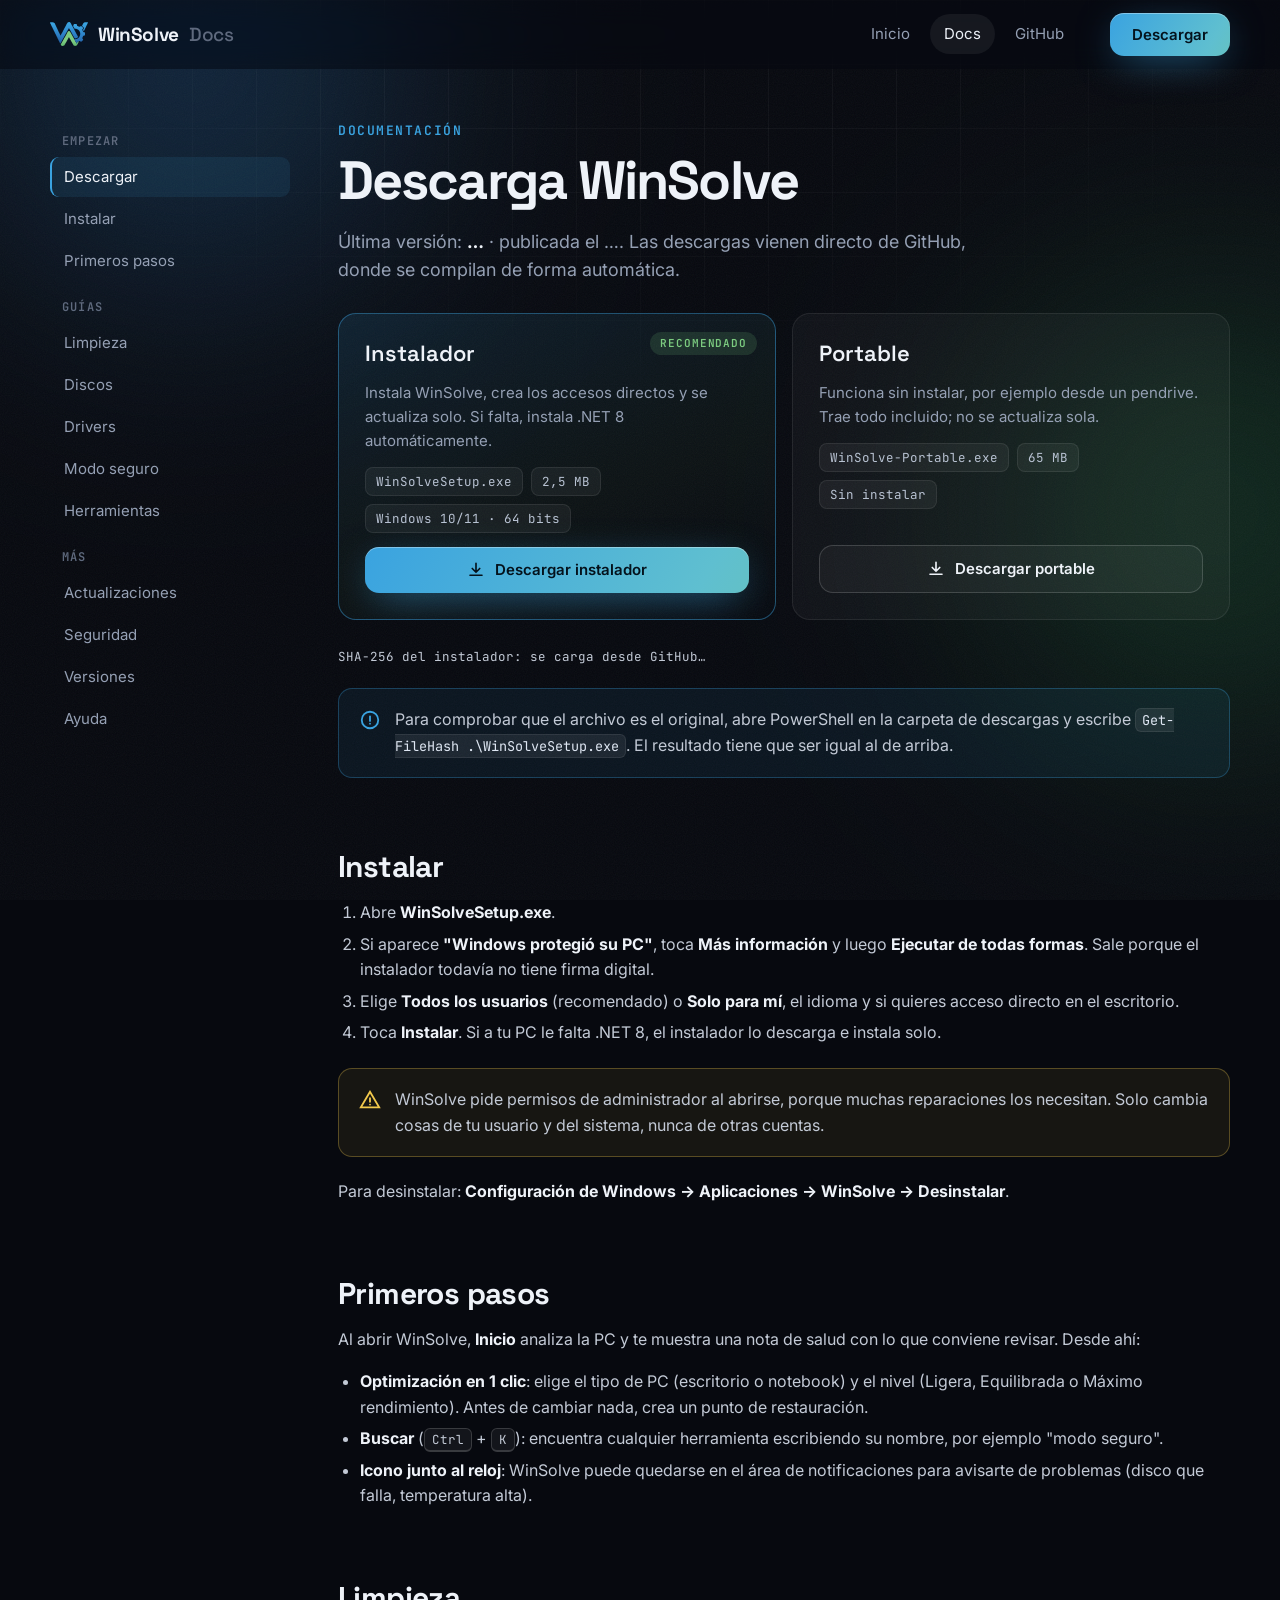
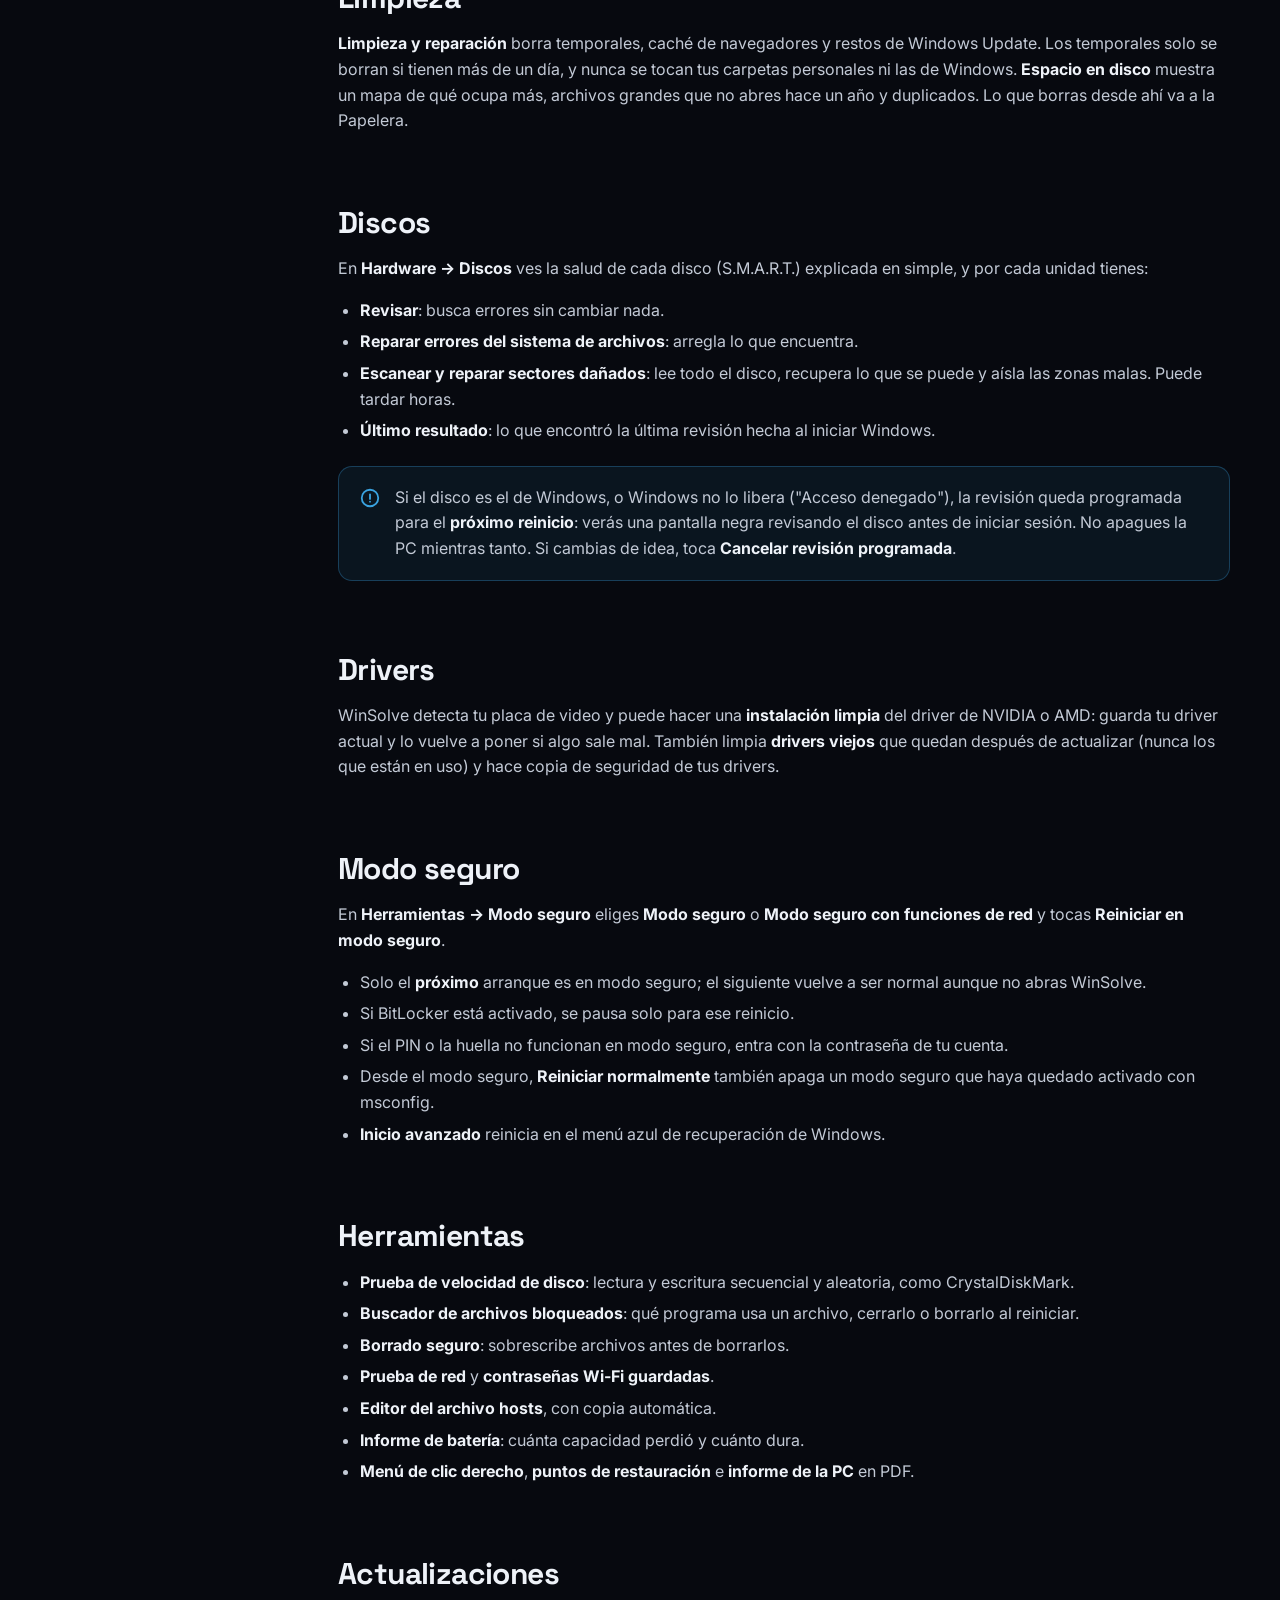
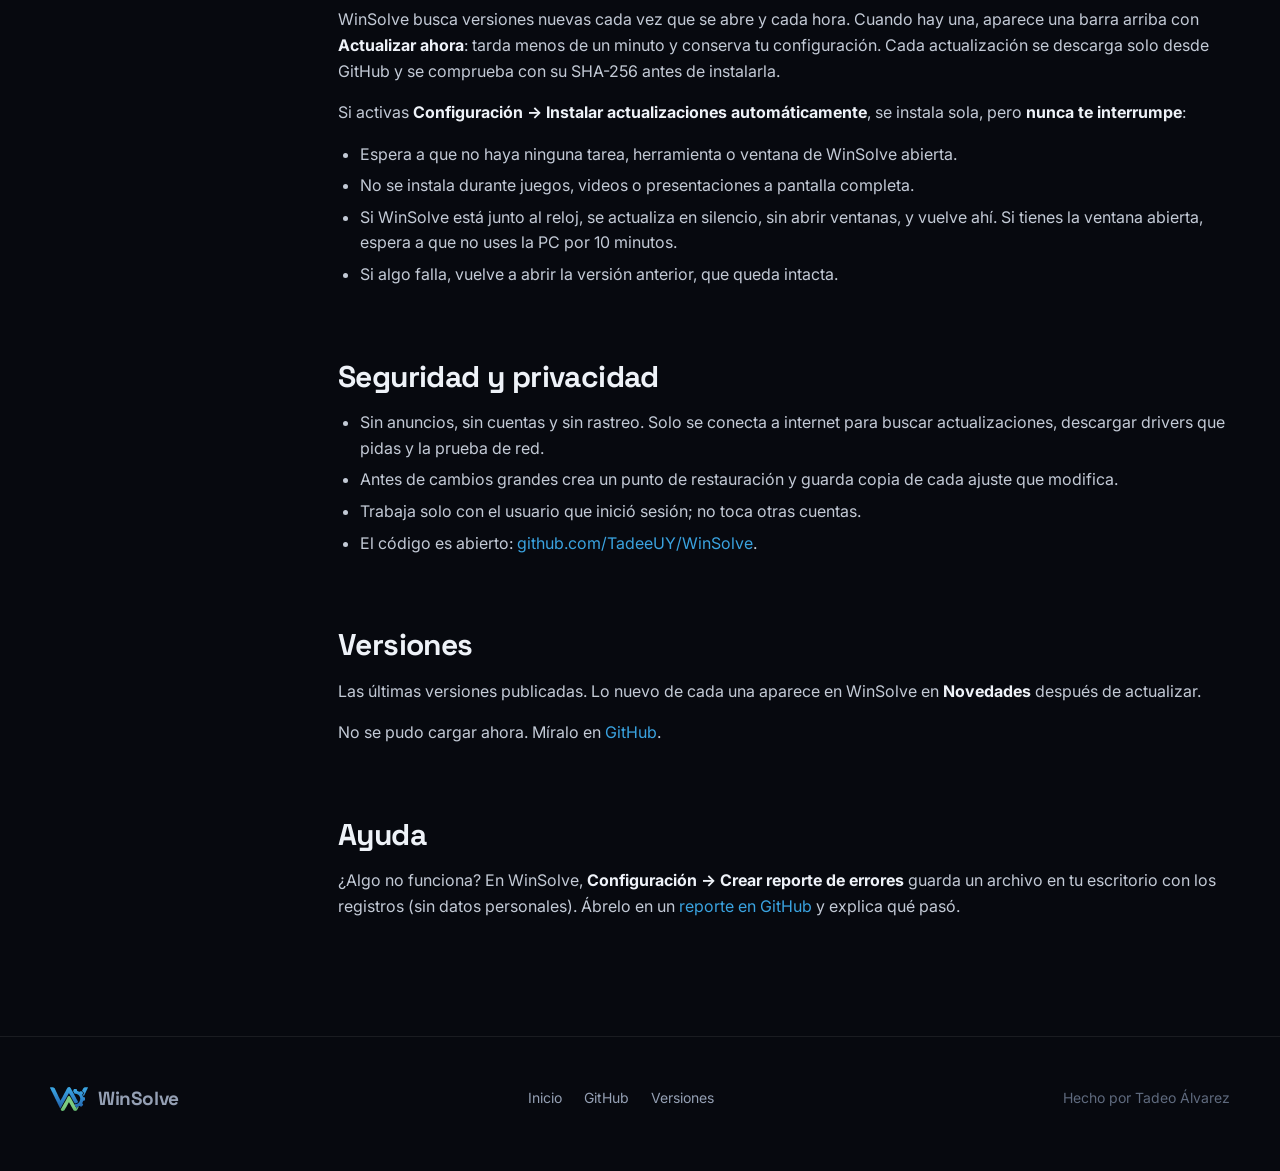
==== website/docs/index.html @ 89dc23bc "Website: animated home page and docs with downloads, published with GitHub Pages website/ is a stati" ====
<!doctype html>
<html lang="es">
<head>
  <meta charset="utf-8">
  <meta name="viewport" content="width=device-width, initial-scale=1">
  <title>WinSolve Docs — Descarga y guía</title>
  <meta name="description" content="Descarga WinSolve y aprende a usarlo: instalación, primeros pasos, limpieza, discos, drivers, modo seguro, actualizaciones y preguntas frecuentes.">
  <meta name="theme-color" content="#07090f">
  <link rel="icon" href="../favicon.ico">
  <link rel="preconnect" href="https://fonts.googleapis.com">
  <link rel="preconnect" href="https://fonts.gstatic.com" crossorigin>
  <link href="https://fonts.googleapis.com/css2?family=Inter:wght@400;500;600;700&family=JetBrains+Mono:wght@500;600&family=Space+Grotesk:wght@500;600;700&display=swap" rel="stylesheet">
  <link rel="stylesheet" href="../assets/site.css">
</head>
<body>
  <div class="progress" aria-hidden="true"></div>
  <div class="bg" aria-hidden="true"><div class="blob b1"></div><div class="blob b2"></div><div class="grid"></div><div class="noise"></div></div>

  <nav class="nav">
    <div class="wrap">
      <a class="brand" href="../"><img src="../assets/logo.svg" alt="">WinSolve <span style="color:var(--dim);font-weight:500">Docs</span></a>
      <div class="links">
        <a href="../">Inicio</a>
        <a class="keep active" href="./">Docs</a>
        <a href="https://github.com/TadeeUY/WinSolve">GitHub</a>
      </div>
      <a class="btn primary cta" href="https://github.com/TadeeUY/WinSolve/releases/latest/download/WinSolveSetup.exe">Descargar</a>
    </div>
  </nav>

  <div class="wrap docs">
    <aside class="toc" aria-label="Contenido">
      <span class="t">Empezar</span>
      <a href="#descargar">Descargar</a>
      <a href="#instalar">Instalar</a>
      <a href="#primeros-pasos">Primeros pasos</a>
      <span class="t">Guías</span>
      <a href="#limpieza">Limpieza</a>
      <a href="#discos">Discos</a>
      <a href="#drivers">Drivers</a>
      <a href="#modo-seguro">Modo seguro</a>
      <a href="#herramientas">Herramientas</a>
      <span class="t">Más</span>
      <a href="#actualizaciones">Actualizaciones</a>
      <a href="#seguridad">Seguridad</a>
      <a href="#versiones">Versiones</a>
      <a href="#ayuda">Ayuda</a>
    </aside>

    <main class="doc">
      <section id="descargar" style="padding:0">
        <span class="eyebrow reveal">Documentación</span>
        <h1 class="reveal">Descarga WinSolve</h1>
        <p class="reveal" style="font-size:18px;color:var(--muted);max-width:640px">Última versión: <b data-version>…</b> · publicada el <span data-date>…</span>. Las descargas vienen directo de GitHub, donde se compilan de forma automática.</p>

        <div class="dl-grid" data-stagger>
          <div class="dl rec reveal">
            <span class="rec-tag">Recomendado</span>
            <h3>Instalador</h3>
            <p>Instala WinSolve, crea los accesos directos y se actualiza solo. Si falta, instala .NET 8 automáticamente.</p>
            <div class="facts"><span>WinSolveSetup.exe</span><span data-size-setup>2,5 MB</span><span>Windows 10/11 · 64 bits</span></div>
            <a class="btn primary magnetic" href="https://github.com/TadeeUY/WinSolve/releases/latest/download/WinSolveSetup.exe">
              <svg viewBox="0 0 24 24" fill="none" stroke="currentColor" stroke-width="2.2" stroke-linecap="round" stroke-linejoin="round"><path d="M12 3v12m0 0 5-5m-5 5-5-5M4 19h16"/></svg>
              Descargar instalador
            </a>
          </div>
          <div class="dl reveal">
            <h3>Portable</h3>
            <p>Funciona sin instalar, por ejemplo desde un pendrive. Trae todo incluido; no se actualiza sola.</p>
            <div class="facts"><span>WinSolve-Portable.exe</span><span data-size-portable>65 MB</span><span>Sin instalar</span></div>
            <a class="btn" href="https://github.com/TadeeUY/WinSolve/releases/latest/download/WinSolve-Portable.exe">
              <svg viewBox="0 0 24 24" fill="none" stroke="currentColor" stroke-width="2.2" stroke-linecap="round" stroke-linejoin="round"><path d="M12 3v12m0 0 5-5m-5 5-5-5M4 19h16"/></svg>
              Descargar portable
            </a>
          </div>
        </div>
        <p class="hash reveal">SHA-256 del instalador: <span data-sha>se carga desde GitHub…</span></p>
        <div class="callout reveal">
          <svg viewBox="0 0 24 24" fill="none" stroke="currentColor" stroke-width="2" stroke-linecap="round"><circle cx="12" cy="12" r="9"/><path d="M12 8v5m0 3h.01"/></svg>
          <p>Para comprobar que el archivo es el original, abre PowerShell en la carpeta de descargas y escribe <code>Get-FileHash .\WinSolveSetup.exe</code>. El resultado tiene que ser igual al de arriba.</p>
        </div>
      </section>

      <h2 id="instalar" class="reveal">Instalar</h2>
      <ol class="reveal">
        <li>Abre <b>WinSolveSetup.exe</b>.</li>
        <li>Si aparece <b>"Windows protegió su PC"</b>, toca <b>Más información</b> y luego <b>Ejecutar de todas formas</b>. Sale porque el instalador todavía no tiene firma digital.</li>
        <li>Elige <b>Todos los usuarios</b> (recomendado) o <b>Solo para mí</b>, el idioma y si quieres acceso directo en el escritorio.</li>
        <li>Toca <b>Instalar</b>. Si a tu PC le falta .NET 8, el instalador lo descarga e instala solo.</li>
      </ol>
      <div class="callout warn reveal">
        <svg viewBox="0 0 24 24" fill="none" stroke="currentColor" stroke-width="2" stroke-linecap="round"><path d="M12 3 2 20h20z"/><path d="M12 10v4m0 3h.01"/></svg>
        <p>WinSolve pide permisos de administrador al abrirse, porque muchas reparaciones los necesitan. Solo cambia cosas de tu usuario y del sistema, nunca de otras cuentas.</p>
      </div>
      <p class="reveal">Para desinstalar: <b>Configuración de Windows → Aplicaciones → WinSolve → Desinstalar</b>.</p>

      <h2 id="primeros-pasos" class="reveal">Primeros pasos</h2>
      <p class="reveal">Al abrir WinSolve, <b>Inicio</b> analiza la PC y te muestra una nota de salud con lo que conviene revisar. Desde ahí:</p>
      <ul class="reveal">
        <li><b>Optimización en 1 clic</b>: elige el tipo de PC (escritorio o notebook) y el nivel (Ligera, Equilibrada o Máximo rendimiento). Antes de cambiar nada, crea un punto de restauración.</li>
        <li><b>Buscar</b> (<kbd>Ctrl</kbd> + <kbd>K</kbd>): encuentra cualquier herramienta escribiendo su nombre, por ejemplo "modo seguro".</li>
        <li><b>Icono junto al reloj</b>: WinSolve puede quedarse en el área de notificaciones para avisarte de problemas (disco que falla, temperatura alta).</li>
      </ul>

      <h2 id="limpieza" class="reveal">Limpieza</h2>
      <p class="reveal"><b>Limpieza y reparación</b> borra temporales, caché de navegadores y restos de Windows Update. Los temporales solo se borran si tienen más de un día, y nunca se tocan tus carpetas personales ni las de Windows. <b>Espacio en disco</b> muestra un mapa de qué ocupa más, archivos grandes que no abres hace un año y duplicados. Lo que borras desde ahí va a la Papelera.</p>

      <h2 id="discos" class="reveal">Discos</h2>
      <p class="reveal">En <b>Hardware → Discos</b> ves la salud de cada disco (S.M.A.R.T.) explicada en simple, y por cada unidad tienes:</p>
      <ul class="reveal">
        <li><b>Revisar</b>: busca errores sin cambiar nada.</li>
        <li><b>Reparar errores del sistema de archivos</b>: arregla lo que encuentra.</li>
        <li><b>Escanear y reparar sectores dañados</b>: lee todo el disco, recupera lo que se puede y aísla las zonas malas. Puede tardar horas.</li>
        <li><b>Último resultado</b>: lo que encontró la última revisión hecha al iniciar Windows.</li>
      </ul>
      <div class="callout reveal">
        <svg viewBox="0 0 24 24" fill="none" stroke="currentColor" stroke-width="2" stroke-linecap="round"><circle cx="12" cy="12" r="9"/><path d="M12 8v5m0 3h.01"/></svg>
        <p>Si el disco es el de Windows, o Windows no lo libera ("Acceso denegado"), la revisión queda programada para el <b>próximo reinicio</b>: verás una pantalla negra revisando el disco antes de iniciar sesión. No apagues la PC mientras tanto. Si cambias de idea, toca <b>Cancelar revisión programada</b>.</p>
      </div>

      <h2 id="drivers" class="reveal">Drivers</h2>
      <p class="reveal">WinSolve detecta tu placa de video y puede hacer una <b>instalación limpia</b> del driver de NVIDIA o AMD: guarda tu driver actual y lo vuelve a poner si algo sale mal. También limpia <b>drivers viejos</b> que quedan después de actualizar (nunca los que están en uso) y hace copia de seguridad de tus drivers.</p>

      <h2 id="modo-seguro" class="reveal">Modo seguro</h2>
      <p class="reveal">En <b>Herramientas → Modo seguro</b> eliges <b>Modo seguro</b> o <b>Modo seguro con funciones de red</b> y tocas <b>Reiniciar en modo seguro</b>.</p>
      <ul class="reveal">
        <li>Solo el <b>próximo</b> arranque es en modo seguro; el siguiente vuelve a ser normal aunque no abras WinSolve.</li>
        <li>Si BitLocker está activado, se pausa solo para ese reinicio.</li>
        <li>Si el PIN o la huella no funcionan en modo seguro, entra con la contraseña de tu cuenta.</li>
        <li>Desde el modo seguro, <b>Reiniciar normalmente</b> también apaga un modo seguro que haya quedado activado con msconfig.</li>
        <li><b>Inicio avanzado</b> reinicia en el menú azul de recuperación de Windows.</li>
      </ul>

      <h2 id="herramientas" class="reveal">Herramientas</h2>
      <ul class="reveal">
        <li><b>Prueba de velocidad de disco</b>: lectura y escritura secuencial y aleatoria, como CrystalDiskMark.</li>
        <li><b>Buscador de archivos bloqueados</b>: qué programa usa un archivo, cerrarlo o borrarlo al reiniciar.</li>
        <li><b>Borrado seguro</b>: sobrescribe archivos antes de borrarlos.</li>
        <li><b>Prueba de red</b> y <b>contraseñas Wi-Fi guardadas</b>.</li>
        <li><b>Editor del archivo hosts</b>, con copia automática.</li>
        <li><b>Informe de batería</b>: cuánta capacidad perdió y cuánto dura.</li>
        <li><b>Menú de clic derecho</b>, <b>puntos de restauración</b> e <b>informe de la PC</b> en PDF.</li>
      </ul>

      <h2 id="actualizaciones" class="reveal">Actualizaciones</h2>
      <p class="reveal">WinSolve busca versiones nuevas cada vez que se abre y cada hora. Cuando hay una, aparece una barra arriba con <b>Actualizar ahora</b>: tarda menos de un minuto y conserva tu configuración. Cada actualización se descarga solo desde GitHub y se comprueba con su SHA-256 antes de instalarla.</p>
      <p class="reveal">Si activas <b>Configuración → Instalar actualizaciones automáticamente</b>, se instala sola, pero <b>nunca te interrumpe</b>:</p>
      <ul class="reveal">
        <li>Espera a que no haya ninguna tarea, herramienta o ventana de WinSolve abierta.</li>
        <li>No se instala durante juegos, videos o presentaciones a pantalla completa.</li>
        <li>Si WinSolve está junto al reloj, se actualiza en silencio, sin abrir ventanas, y vuelve ahí. Si tienes la ventana abierta, espera a que no uses la PC por 10 minutos.</li>
        <li>Si algo falla, vuelve a abrir la versión anterior, que queda intacta.</li>
      </ul>

      <h2 id="seguridad" class="reveal">Seguridad y privacidad</h2>
      <ul class="reveal">
        <li>Sin anuncios, sin cuentas y sin rastreo. Solo se conecta a internet para buscar actualizaciones, descargar drivers que pidas y la prueba de red.</li>
        <li>Antes de cambios grandes crea un punto de restauración y guarda copia de cada ajuste que modifica.</li>
        <li>Trabaja solo con el usuario que inició sesión; no toca otras cuentas.</li>
        <li>El código es abierto: <a style="color:var(--blue)" href="https://github.com/TadeeUY/WinSolve">github.com/TadeeUY/WinSolve</a>.</li>
      </ul>

      <h2 id="versiones" class="reveal">Versiones</h2>
      <p class="reveal">Las últimas versiones publicadas. Lo nuevo de cada una aparece en WinSolve en <b>Novedades</b> después de actualizar.</p>
      <div id="history-list"><div class="skeleton"></div><div class="skeleton" style="width:80%"></div><div class="skeleton" style="width:60%"></div></div>

      <h2 id="ayuda" class="reveal">Ayuda</h2>
      <p class="reveal">¿Algo no funciona? En WinSolve, <b>Configuración → Crear reporte de errores</b> guarda un archivo en tu escritorio con los registros (sin datos personales). Ábrelo en un <a style="color:var(--blue)" href="https://github.com/TadeeUY/WinSolve/issues">reporte en GitHub</a> y explica qué pasó.</p>
    </main>
  </div>

  <footer>
    <div class="wrap">
      <a class="brand" href="../"><img src="../assets/logo.svg" alt="">WinSolve</a>
      <div class="fl">
        <a href="../">Inicio</a>
        <a href="https://github.com/TadeeUY/WinSolve">GitHub</a>
        <a href="https://github.com/TadeeUY/WinSolve/releases">Versiones</a>
      </div>
      <span>Hecho por Tadeo Álvarez</span>
    </div>
  </footer>
  <script src="../assets/site.js"></script>
</body>
</html>
---- website/assets/site.css ----
/* WinSolve website: shared styles for the home page and the docs. */
:root {
  --bg: #07090f;
  --bg-2: #0c1019;
  --card: rgba(255, 255, 255, 0.035);
  --card-solid: #111624;
  --border: rgba(255, 255, 255, 0.08);
  --border-hi: rgba(255, 255, 255, 0.16);
  --text: #eef2f8;
  --muted: #95a0b4;
  --dim: #5f6a7e;
  --blue: #3aa3e0;
  --blue-2: #2b7cc3;
  --blue-3: #1e4f92;
  --green: #7ccb80;
  --green-2: #2a8a4a;
  --warn: #f2c94c;
  --grad: linear-gradient(120deg, #3aa3e0 0%, #5fbfd0 45%, #7ccb80 100%);
  --radius: 18px;
  --shadow: 0 30px 80px -30px rgba(0, 0, 0, 0.7);
  --font: "Inter", system-ui, -apple-system, "Segoe UI", sans-serif;
  --display: "Space Grotesk", "Inter", system-ui, sans-serif;
  --mono: "JetBrains Mono", ui-monospace, Consolas, monospace;
}

* { box-sizing: border-box; }
html { scroll-behavior: smooth; -webkit-text-size-adjust: 100%; }
body {
  margin: 0;
  background: var(--bg);
  color: var(--text);
  font: 400 16px/1.6 var(--font);
  overflow-x: hidden;
  -webkit-font-smoothing: antialiased;
}
::selection { background: rgba(58, 163, 224, 0.35); }
a { color: inherit; text-decoration: none; }
img, svg { display: block; max-width: 100%; }
.wrap { width: min(1180px, 100% - 32px); margin-inline: auto; }

/* ───────── Background: aurora + grid + noise ───────── */
.bg { position: fixed; inset: 0; z-index: -1; overflow: hidden; pointer-events: none; }
.bg .blob {
  position: absolute; width: 60vmax; height: 60vmax; border-radius: 50%;
  filter: blur(90px); opacity: 0.32; mix-blend-mode: screen;
  animation: drift 26s ease-in-out infinite alternate;
}
.bg .b1 { background: radial-gradient(circle, #2b7cc3 0%, transparent 65%); top: -25vmax; left: -15vmax; }
.bg .b2 { background: radial-gradient(circle, #2a8a4a 0%, transparent 65%); top: 10vmax; right: -25vmax; animation-duration: 32s; animation-delay: -8s; }
.bg .b3 { background: radial-gradient(circle, #1e4f92 0%, transparent 65%); bottom: -35vmax; left: 20vmax; animation-duration: 38s; animation-delay: -16s; }
@keyframes drift {
  0% { transform: translate(0, 0) scale(1); }
  50% { transform: translate(6vmax, 4vmax) scale(1.12); }
  100% { transform: translate(-4vmax, 7vmax) scale(0.95); }
}
.bg .grid {
  position: absolute; inset: 0;
  background-image:
    linear-gradient(rgba(255, 255, 255, 0.035) 1px, transparent 1px),
    linear-gradient(90deg, rgba(255, 255, 255, 0.035) 1px, transparent 1px);
  background-size: 64px 64px;
  mask-image: radial-gradient(ellipse 80% 60% at 50% 0%, #000 30%, transparent 75%);
  -webkit-mask-image: radial-gradient(ellipse 80% 60% at 50% 0%, #000 30%, transparent 75%);
}
.bg .noise {
  position: absolute; inset: -50%; opacity: 0.05;
  background-image: url("data:image/svg+xml;utf8,<svg xmlns='http://www.w3.org/2000/svg' width='160' height='160'><filter id='n'><feTurbulence type='fractalNoise' baseFrequency='0.9' numOctaves='3' stitchTiles='stitch'/></filter><rect width='100%' height='100%' filter='url(%23n)'/></svg>");
}

/* ───────── Nav ───────── */
.nav {
  position: sticky; top: 0; z-index: 50;
  backdrop-filter: blur(14px) saturate(140%); -webkit-backdrop-filter: blur(14px) saturate(140%);
  background: rgba(7, 9, 15, 0.55);
  border-bottom: 1px solid transparent;
  transition: border-color .3s, background .3s;
}
.nav.scrolled { border-bottom-color: var(--border); background: rgba(7, 9, 15, 0.78); }
.nav .wrap { display: flex; align-items: center; gap: 24px; height: 68px; }
.brand { display: flex; align-items: center; gap: 10px; font: 700 19px/1 var(--display); letter-spacing: -0.02em; }
.brand img { width: 38px; height: auto; }
.nav .links { display: flex; gap: 6px; margin-left: auto; }
.nav .links a {
  padding: 8px 14px; border-radius: 999px; color: var(--muted); font-size: 15px;
  transition: color .2s, background .2s;
}
.nav .links a:hover, .nav .links a.active { color: var(--text); background: rgba(255, 255, 255, 0.06); }
.nav .cta { margin-left: 8px; }
@media (max-width: 760px) {
  .nav .links a:not(.keep) { display: none; }
  .nav .cta { display: none; }
}

/* ───────── Buttons ───────── */
.btn {
  --x: 50%; --y: 50%;
  position: relative; display: inline-flex; align-items: center; justify-content: center; gap: 10px;
  padding: 14px 22px; border-radius: 14px; font: 600 15px/1 var(--font);
  border: 1px solid var(--border-hi); background: rgba(255, 255, 255, 0.04); color: var(--text);
  cursor: pointer; overflow: hidden; isolation: isolate;
  transition: transform .25s cubic-bezier(.2, .8, .2, 1), border-color .25s, box-shadow .25s, background .25s;
}
.btn:hover { border-color: rgba(255, 255, 255, 0.3); background: rgba(255, 255, 255, 0.07); }
.btn svg { width: 18px; height: 18px; flex: none; }
.btn.primary {
  border: 0; color: #04121c;
  background: var(--grad); background-size: 200% 100%;
  box-shadow: 0 10px 40px -10px rgba(58, 163, 224, 0.65), inset 0 1px 0 rgba(255, 255, 255, 0.35);
  animation: sheen 6s ease-in-out infinite;
}
.btn.primary::before {
  content: ""; position: absolute; inset: 0; z-index: -1;
  background: radial-gradient(160px circle at var(--x) var(--y), rgba(255, 255, 255, 0.45), transparent 60%);
  opacity: 0; transition: opacity .3s;
}
.btn.primary:hover::before { opacity: 1; }
.btn.primary:hover { box-shadow: 0 16px 60px -12px rgba(124, 203, 128, 0.7), inset 0 1px 0 rgba(255, 255, 255, 0.35); }
.btn.big { padding: 18px 28px; font-size: 17px; border-radius: 16px; }
@keyframes sheen { 0%, 100% { background-position: 0% 50%; } 50% { background-position: 100% 50%; } }
.btn small { font-weight: 500; opacity: .75; font-size: 13px; }

/* ───────── Hero ───────── */
.hero { position: relative; padding: 96px 0 40px; text-align: center; }
.badge {
  display: inline-flex; align-items: center; gap: 10px; padding: 7px 14px 7px 8px;
  border: 1px solid var(--border); border-radius: 999px; background: rgba(255, 255, 255, 0.04);
  color: var(--muted); font-size: 14px;
}
.badge .dot { position: relative; width: 22px; height: 22px; display: grid; place-items: center; border-radius: 50%; background: rgba(124, 203, 128, .15); }
.badge .dot::after { content: ""; width: 8px; height: 8px; border-radius: 50%; background: var(--green); box-shadow: 0 0 0 0 rgba(124, 203, 128, .7); animation: ping 2s infinite; }
@keyframes ping { 0% { box-shadow: 0 0 0 0 rgba(124, 203, 128, .6); } 80%, 100% { box-shadow: 0 0 0 10px rgba(124, 203, 128, 0); } }
.badge b { color: var(--text); font-weight: 600; }
.hero h1 {
  margin: 26px auto 18px; max-width: 14ch;
  font: 700 clamp(44px, 8.4vw, 96px)/0.98 var(--display); letter-spacing: -0.045em;
}
.hero h1 .grad {
  background: var(--grad); background-size: 200% 100%; -webkit-background-clip: text; background-clip: text; color: transparent;
  animation: sheen 8s ease-in-out infinite;
}
.rotator { display: inline-grid; vertical-align: bottom; color: var(--text); font-weight: 600; }
.rotator span { grid-area: 1 / 1; opacity: 0; transform: translateY(40%) rotateX(-60deg); filter: blur(6px); transition: all .7s cubic-bezier(.2, .8, .2, 1); }
.rotator span.on { opacity: 1; transform: none; filter: none; }
.rotator span.off { opacity: 0; transform: translateY(-40%) rotateX(60deg); filter: blur(6px); }
.hero p.lead { max-width: 640px; margin: 0 auto; color: var(--muted); font-size: clamp(17px, 2.2vw, 20px); }
.hero .actions { display: flex; flex-wrap: wrap; justify-content: center; gap: 12px; margin-top: 34px; }
.hero .meta { margin-top: 18px; color: var(--dim); font-size: 14px; display: flex; flex-wrap: wrap; justify-content: center; gap: 6px 18px; }
.hero .meta span { display: inline-flex; align-items: center; gap: 6px; }
.hero .meta svg { width: 15px; height: 15px; color: var(--green); }

/* Split letters (hero title) */
.split .ch { display: inline-block; opacity: 0; transform: translateY(0.5em); filter: blur(8px); animation: rise .9s cubic-bezier(.2, .8, .2, 1) forwards; }
.split .grad.ch { animation: rise .9s cubic-bezier(.2, .8, .2, 1) forwards, sheen 8s ease-in-out infinite; }
@keyframes rise { to { opacity: 1; transform: none; filter: none; } }

/* ───────── App mockup ───────── */
.stage { perspective: 1600px; margin: 64px auto 0; max-width: 1040px; }
.window {
  position: relative; border-radius: 16px; overflow: hidden;
  background: #1c1c1f; border: 1px solid rgba(255, 255, 255, 0.1);
  box-shadow: 0 60px 120px -40px rgba(0, 0, 0, .85), 0 0 0 1px rgba(0, 0, 0, .4), 0 0 120px -20px rgba(58, 163, 224, .35);
  transform: rotateX(16deg) scale(.94); transform-origin: 50% 0;
  transition: transform .2s linear;
  text-align: left; font-size: 13px;
}
.window::after {
  content: ""; position: absolute; inset: 0; pointer-events: none;
  background: linear-gradient(115deg, rgba(255, 255, 255, .07), transparent 35%);
}
.titlebar { height: 34px; display: flex; align-items: center; gap: 10px; padding: 0 12px; color: #9aa; font-size: 12px; border-bottom: 1px solid rgba(255, 255, 255, .05); }
.titlebar img { width: 18px; }
.titlebar .ctl { margin-left: auto; display: flex; gap: 18px; color: #777; }
.app { display: grid; grid-template-columns: 210px 1fr; min-height: 470px; }
.side { background: #1a1a1d; padding: 14px 10px; border-right: 1px solid rgba(255, 255, 255, .04); }
.side .grp { color: #6f7480; font-size: 10.5px; letter-spacing: .08em; margin: 14px 10px 6px; }
.side .it { display: flex; align-items: center; gap: 10px; padding: 7px 10px; border-radius: 7px; color: #cfd3da; position: relative; }
.side .it i { width: 14px; height: 14px; border-radius: 4px; background: rgba(255, 255, 255, .12); flex: none; }
.side .it.on { background: rgba(255, 255, 255, .06); }
.side .it.on::before { content: ""; position: absolute; left: 0; top: 8px; bottom: 8px; width: 3px; border-radius: 3px; background: var(--blue); }
.main { padding: 22px 26px; background: #202023; }
.main h4 { margin: 0; font: 600 22px/1.2 var(--font); color: #fff; }
.main .sub { color: #8b909a; margin: 4px 0 18px; }
.health { display: grid; grid-template-columns: 170px 1fr; gap: 22px; align-items: center; padding: 18px; border-radius: 12px; background: #2a2a2e; border: 1px solid rgba(255, 255, 255, .05); }
.ring { position: relative; width: 150px; height: 150px; }
.ring svg { transform: rotate(-90deg); }
.ring .track { stroke: rgba(255, 255, 255, .08); }
.ring .val { stroke: url(#rg); stroke-linecap: round; stroke-dasharray: 380; stroke-dashoffset: 380; transition: stroke-dashoffset 2.2s cubic-bezier(.2, .8, .2, 1); }
.ring .num { position: absolute; inset: 0; display: grid; place-items: center; text-align: center; }
.ring .num b { display: block; font: 700 38px/1 var(--display); color: #fff; }
.ring .num small { color: #8b909a; font-size: 11px; }
.checks { display: grid; gap: 9px; }
.check { display: grid; grid-template-columns: 18px 1fr auto; gap: 10px; align-items: center; color: #d6d9df; opacity: .35; transition: opacity .4s; }
.check.done { opacity: 1; }
.check .st { width: 16px; height: 16px; border-radius: 50%; border: 2px solid #555; transition: all .3s; }
.check.done .st { border-color: var(--green); background: var(--green); box-shadow: inset 0 0 0 3px #2a2a2e; }
.check .tag { font-size: 11px; color: #8b909a; }
.tiles { display: grid; grid-template-columns: repeat(4, 1fr); gap: 10px; margin-top: 14px; }
.tile { padding: 14px; border-radius: 10px; background: #2a2a2e; border: 1px solid rgba(255, 255, 255, .05); }
.tile b { display: block; color: #fff; font-size: 13px; }
.tile span { color: #8b909a; font-size: 11.5px; }
.tile .bar { height: 4px; border-radius: 4px; background: rgba(255, 255, 255, .08); margin-top: 10px; overflow: hidden; }
.tile .bar i { display: block; height: 100%; width: 0; background: var(--grad); transition: width 1.8s cubic-bezier(.2, .8, .2, 1); }
@media (max-width: 820px) {
  .app { grid-template-columns: 1fr; }
  .side { display: none; }
  .health { grid-template-columns: 1fr; justify-items: center; }
  .tiles { grid-template-columns: repeat(2, 1fr); }
}

/* ───────── Sections ───────── */
section { position: relative; padding: 110px 0; }
.eyebrow { display: inline-block; font: 600 13px/1 var(--mono); letter-spacing: .12em; text-transform: uppercase; color: var(--blue); margin-bottom: 16px; }
.h2 { font: 700 clamp(34px, 5vw, 56px)/1.04 var(--display); letter-spacing: -0.035em; margin: 0 0 18px; max-width: 18ch; }
.h2 .grad { background: var(--grad); -webkit-background-clip: text; background-clip: text; color: transparent; }
.sec-lead { color: var(--muted); font-size: 18px; max-width: 620px; margin: 0; }
.center { text-align: center; }
.center .h2, .center .sec-lead { margin-inline: auto; }

/* Feature bento */
.bento { display: grid; grid-template-columns: repeat(6, 1fr); gap: 16px; margin-top: 56px; }
.card {
  --mx: 50%; --my: 50%;
  position: relative; padding: 28px; border-radius: var(--radius);
  background: var(--card); border: 1px solid var(--border);
  overflow: hidden; isolation: isolate;
  transition: border-color .3s, transform .4s cubic-bezier(.2, .8, .2, 1);
}
.card::before {
  content: ""; position: absolute; inset: 0; z-index: -1; opacity: 0; transition: opacity .35s;
  background: radial-gradient(420px circle at var(--mx) var(--my), rgba(58, 163, 224, .14), transparent 45%);
}
.card::after {
  content: ""; position: absolute; inset: 0; border-radius: inherit; padding: 1px; z-index: -1; opacity: 0; transition: opacity .35s;
  background: radial-gradient(300px circle at var(--mx) var(--my), rgba(124, 203, 128, .55), transparent 45%);
  -webkit-mask: linear-gradient(#000 0 0) content-box, linear-gradient(#000 0 0); -webkit-mask-composite: xor; mask-composite: exclude;
}
.card:hover::before, .card:hover::after { opacity: 1; }
.card:hover { transform: translateY(-4px); }
.card .ico {
  width: 46px; height: 46px; border-radius: 13px; display: grid; place-items: center; margin-bottom: 18px;
  background: linear-gradient(140deg, rgba(58, 163, 224, .22), rgba(124, 203, 128, .12));
  border: 1px solid rgba(255, 255, 255, .08); color: #bfe6ff;
}
.card .ico svg { width: 22px; height: 22px; }
.card h3 { margin: 0 0 8px; font: 600 20px/1.25 var(--display); letter-spacing: -0.01em; }
.card p { margin: 0; color: var(--muted); font-size: 15.5px; }
.c2 { grid-column: span 2; } .c3 { grid-column: span 3; } .c4 { grid-column: span 4; } .c6 { grid-column: span 6; }
@media (max-width: 900px) { .c2, .c3, .c4 { grid-column: span 3; } }
@media (max-width: 620px) { .bento { grid-template-columns: 1fr; } .c2, .c3, .c4, .c6 { grid-column: auto; } }

/* Visual inside big cards */
.viz { margin-top: 22px; height: 150px; position: relative; }
.bars { display: flex; align-items: flex-end; gap: 6px; height: 100%; }
.bars i { flex: 1; height: 100%; border-radius: 6px 6px 2px 2px; background: linear-gradient(to top, rgba(58, 163, 224, .25), rgba(124, 203, 128, .8)); transform-origin: bottom; transform: scaleY(.1); transition: transform 1.2s cubic-bezier(.2, .8, .2, 1); }
.in .bars i { transform: scaleY(var(--h)); }
.treemap { display: grid; grid-template-columns: 3fr 2fr 1.4fr; grid-template-rows: 1fr 1fr; gap: 5px; height: 100%; }
.treemap i { border-radius: 7px; opacity: 0; transform: scale(.85); transition: all .7s cubic-bezier(.2, .8, .2, 1); }
.in .treemap i { opacity: 1; transform: none; }
.treemap i:nth-child(1) { grid-row: span 2; background: rgba(58, 163, 224, .55); }
.treemap i:nth-child(2) { background: rgba(124, 203, 128, .5); transition-delay: .1s; }
.treemap i:nth-child(3) { background: rgba(43, 124, 195, .45); transition-delay: .2s; }
.treemap i:nth-child(4) { background: rgba(42, 138, 74, .5); transition-delay: .3s; }
.treemap i:nth-child(5) { background: rgba(95, 191, 208, .45); transition-delay: .4s; }
.term { font: 13px/1.7 var(--mono); color: #b9c3d3; background: rgba(0, 0, 0, .35); border: 1px solid var(--border); border-radius: 12px; padding: 14px 16px; height: 100%; overflow: hidden; }
.term .ok { color: var(--green); }
.term .dim { color: var(--dim); }
.term .cursor { display: inline-block; width: 8px; height: 15px; background: var(--blue); vertical-align: -2px; animation: blink 1s steps(1) infinite; }
@keyframes blink { 50% { opacity: 0; } }

/* Marquee */
.marquee { --gap: 14px; display: flex; overflow: hidden; gap: var(--gap); mask-image: linear-gradient(90deg, transparent, #000 12%, #000 88%, transparent); -webkit-mask-image: linear-gradient(90deg, transparent, #000 12%, #000 88%, transparent); margin-top: 48px; }
.marquee .track { display: flex; gap: var(--gap); flex: none; animation: scroll 40s linear infinite; }
.marquee.rev .track { animation-direction: reverse; animation-duration: 46s; }
.marquee:hover .track { animation-play-state: paused; }
@keyframes scroll { to { transform: translateX(calc(-100% - var(--gap))); } }
.chip { display: inline-flex; align-items: center; gap: 10px; padding: 12px 18px; border-radius: 999px; background: var(--card); border: 1px solid var(--border); color: #d5dbe6; white-space: nowrap; font-size: 15px; }
.chip i { width: 8px; height: 8px; border-radius: 50%; background: var(--grad); }

/* Stats */
.stats { display: grid; grid-template-columns: repeat(4, 1fr); gap: 16px; margin-top: 56px; }
.stat { padding: 26px; border-radius: var(--radius); background: var(--card); border: 1px solid var(--border); }
.stat b { display: block; font: 700 clamp(36px, 5vw, 52px)/1 var(--display); letter-spacing: -0.03em; background: var(--grad); -webkit-background-clip: text; background-clip: text; color: transparent; }
.stat span { color: var(--muted); font-size: 15px; }
@media (max-width: 760px) { .stats { grid-template-columns: repeat(2, 1fr); } }

/* Safety timeline */
.steps { display: grid; grid-template-columns: repeat(3, 1fr); gap: 16px; margin-top: 56px; counter-reset: s; }
.step { position: relative; padding: 28px; border-radius: var(--radius); background: var(--card); border: 1px solid var(--border); }
.step::before { counter-increment: s; content: "0" counter(s); font: 600 14px/1 var(--mono); color: var(--blue); }
.step h3 { margin: 14px 0 8px; font: 600 20px/1.25 var(--display); }
.step p { margin: 0; color: var(--muted); font-size: 15.5px; }
@media (max-width: 820px) { .steps { grid-template-columns: 1fr; } }

/* CTA */
.cta-box {
  position: relative; overflow: hidden; border-radius: 28px; padding: clamp(40px, 7vw, 80px);
  text-align: center; border: 1px solid var(--border-hi);
  background: radial-gradient(120% 140% at 50% 0%, rgba(58, 163, 224, .22), transparent 60%), var(--bg-2);
}
.cta-box .orb { position: absolute; width: 420px; height: 420px; border-radius: 50%; filter: blur(70px); opacity: .5; background: conic-gradient(from 0deg, #3aa3e0, #7ccb80, #1e4f92, #3aa3e0); animation: spin 14s linear infinite; left: 50%; top: 100%; transform: translate(-50%, -50%); }
@keyframes spin { to { transform: translate(-50%, -50%) rotate(360deg); } }
.cta-box > * { position: relative; }
.cta-box img.logo { width: 120px; margin: 0 auto 24px; filter: drop-shadow(0 20px 40px rgba(58, 163, 224, .45)); animation: float 6s ease-in-out infinite; }
@keyframes float { 50% { transform: translateY(-10px); } }

/* FAQ */
.faq { max-width: 820px; margin: 48px auto 0; display: grid; gap: 10px; }
details { border: 1px solid var(--border); border-radius: 14px; background: var(--card); padding: 0 22px; transition: border-color .3s, background .3s; }
details[open] { border-color: var(--border-hi); background: rgba(255, 255, 255, .05); }
summary { cursor: pointer; list-style: none; padding: 20px 0; font-weight: 600; display: flex; justify-content: space-between; gap: 16px; }
summary::-webkit-details-marker { display: none; }
summary::after { content: "+"; font: 400 24px/1 var(--font); color: var(--muted); transition: transform .3s; }
details[open] summary::after { transform: rotate(45deg); }
details p { margin: 0 0 20px; color: var(--muted); }

/* Footer */
footer { padding: 50px 0 60px; border-top: 1px solid var(--border); color: var(--dim); font-size: 14px; }
footer .wrap { display: flex; flex-wrap: wrap; gap: 16px 32px; align-items: center; justify-content: space-between; }
footer a { color: var(--muted); }
footer a:hover { color: var(--text); }
footer .fl { display: flex; gap: 22px; flex-wrap: wrap; }

/* Reveal on scroll */
.reveal { opacity: 0; transform: translateY(28px); filter: blur(6px); transition: opacity .9s cubic-bezier(.2, .8, .2, 1), transform .9s cubic-bezier(.2, .8, .2, 1), filter .9s; transition-delay: var(--d, 0s); }
.reveal.in { opacity: 1; transform: none; filter: none; }

/* Scroll progress */
.progress { position: fixed; top: 0; left: 0; height: 2px; width: 100%; z-index: 60; background: var(--grad); transform-origin: 0 50%; transform: scaleX(0); }

/* ───────── Docs ───────── */
.docs { display: grid; grid-template-columns: 240px minmax(0, 1fr); gap: 48px; padding: 48px 0 100px; }
.toc { position: sticky; top: 92px; align-self: start; display: grid; gap: 2px; }
.toc .t { font: 600 12px/1 var(--mono); letter-spacing: .1em; text-transform: uppercase; color: var(--dim); margin: 18px 12px 8px; }
.toc a { padding: 8px 12px; border-radius: 9px; color: var(--muted); font-size: 15px; border-left: 2px solid transparent; transition: all .2s; }
.toc a:hover { color: var(--text); background: rgba(255, 255, 255, .04); }
.toc a.active { color: var(--text); background: rgba(58, 163, 224, .1); border-left-color: var(--blue); }
@media (max-width: 900px) { .docs { grid-template-columns: 1fr; } .toc { position: static; grid-auto-flow: column; overflow-x: auto; padding-bottom: 6px; } .toc .t { display: none; } .toc a { white-space: nowrap; } }
.doc h1 { font: 700 clamp(36px, 5vw, 54px)/1.05 var(--display); letter-spacing: -0.035em; margin: 0 0 14px; }
.doc h2 { font: 700 30px/1.15 var(--display); letter-spacing: -0.02em; margin: 72px 0 14px; scroll-margin-top: 90px; }
.doc h3 { font: 600 19px/1.3 var(--display); margin: 32px 0 8px; }
.doc p, .doc li { color: #c3cad6; }
.doc ul, .doc ol { padding-left: 22px; }
.doc li { margin: 6px 0; }
.doc code { font: 13.5px var(--mono); background: rgba(255, 255, 255, .07); border: 1px solid var(--border); border-radius: 6px; padding: 2px 6px; color: #dfe7f3; overflow-wrap: anywhere; }
.doc b, .doc strong { color: var(--text); }
.callout { display: flex; gap: 14px; padding: 18px 20px; border-radius: 14px; margin: 22px 0; border: 1px solid rgba(58, 163, 224, .3); background: rgba(58, 163, 224, .08); }
.callout.warn { border-color: rgba(242, 201, 76, .3); background: rgba(242, 201, 76, .07); }
.callout svg { width: 22px; height: 22px; flex: none; color: var(--blue); margin-top: 2px; }
.callout.warn svg { color: var(--warn); }
.callout p { margin: 0; }

.dl-grid { display: grid; grid-template-columns: 1fr 1fr; gap: 16px; margin: 28px 0; }
@media (max-width: 700px) { .dl-grid { grid-template-columns: 1fr; } }
.dl { position: relative; padding: 26px; border-radius: var(--radius); border: 1px solid var(--border); background: var(--card); display: flex; flex-direction: column; gap: 14px; overflow: hidden; }
.dl.rec { border-color: rgba(58, 163, 224, .45); background: linear-gradient(160deg, rgba(58, 163, 224, .12), rgba(124, 203, 128, .05) 60%, transparent); }
.dl .rec-tag { position: absolute; top: 18px; right: 18px; font: 600 11px/1 var(--mono); letter-spacing: .08em; text-transform: uppercase; padding: 6px 10px; border-radius: 999px; background: rgba(124, 203, 128, .15); color: var(--green); }
.dl h3 { margin: 0; font: 600 22px/1.2 var(--display); }
.dl p { margin: 0; color: var(--muted); font-size: 15px; }
.dl .facts { display: flex; flex-wrap: wrap; gap: 8px; }
.dl .facts span { font: 12.5px var(--mono); color: #b9c3d3; padding: 5px 10px; border-radius: 8px; background: rgba(255, 255, 255, .05); border: 1px solid var(--border); }
.dl .btn { margin-top: auto; }
.hash { font: 12.5px/1.5 var(--mono); color: var(--dim); word-break: break-all; }

.release { border: 1px solid var(--border); border-radius: 14px; padding: 20px 22px; margin: 12px 0; background: var(--card); }
.release header { display: flex; flex-wrap: wrap; align-items: baseline; gap: 6px 14px; }
.release header b { font: 600 18px var(--display); }
.release header span { color: var(--dim); font-size: 14px; }
.release ul { margin: 10px 0 0; }
.skeleton { height: 18px; border-radius: 6px; background: linear-gradient(90deg, rgba(255,255,255,.04), rgba(255,255,255,.09), rgba(255,255,255,.04)); background-size: 200% 100%; animation: sk 1.4s infinite; margin: 8px 0; }
@keyframes sk { to { background-position: -200% 0; } }

kbd { font: 12.5px var(--mono); padding: 2px 7px; border-radius: 6px; border: 1px solid var(--border-hi); border-bottom-width: 2px; background: rgba(255, 255, 255, .05); }

@media (prefers-reduced-motion: reduce) {
  *, *::before, *::after { animation-duration: .001s !important; animation-iteration-count: 1 !important; transition-duration: .001s !important; scroll-behavior: auto !important; }
  .reveal { opacity: 1; transform: none; filter: none; }
}
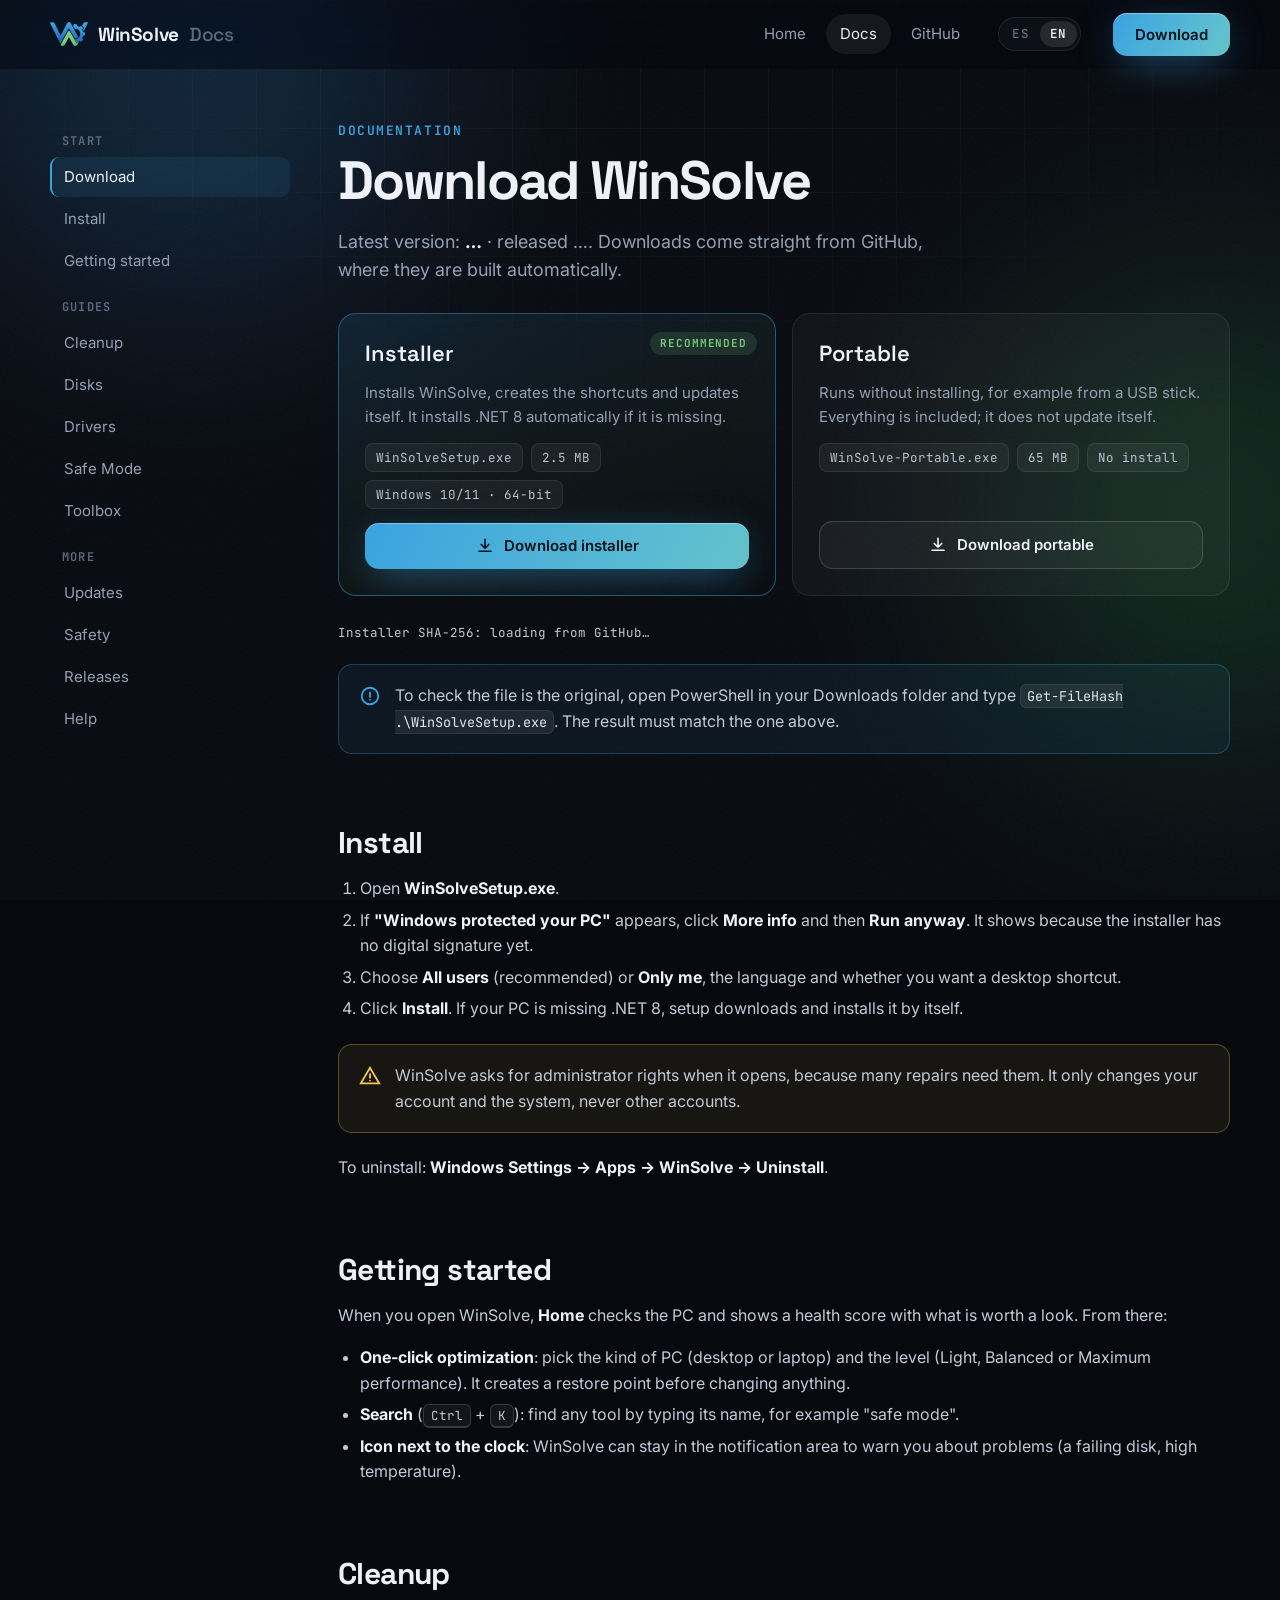
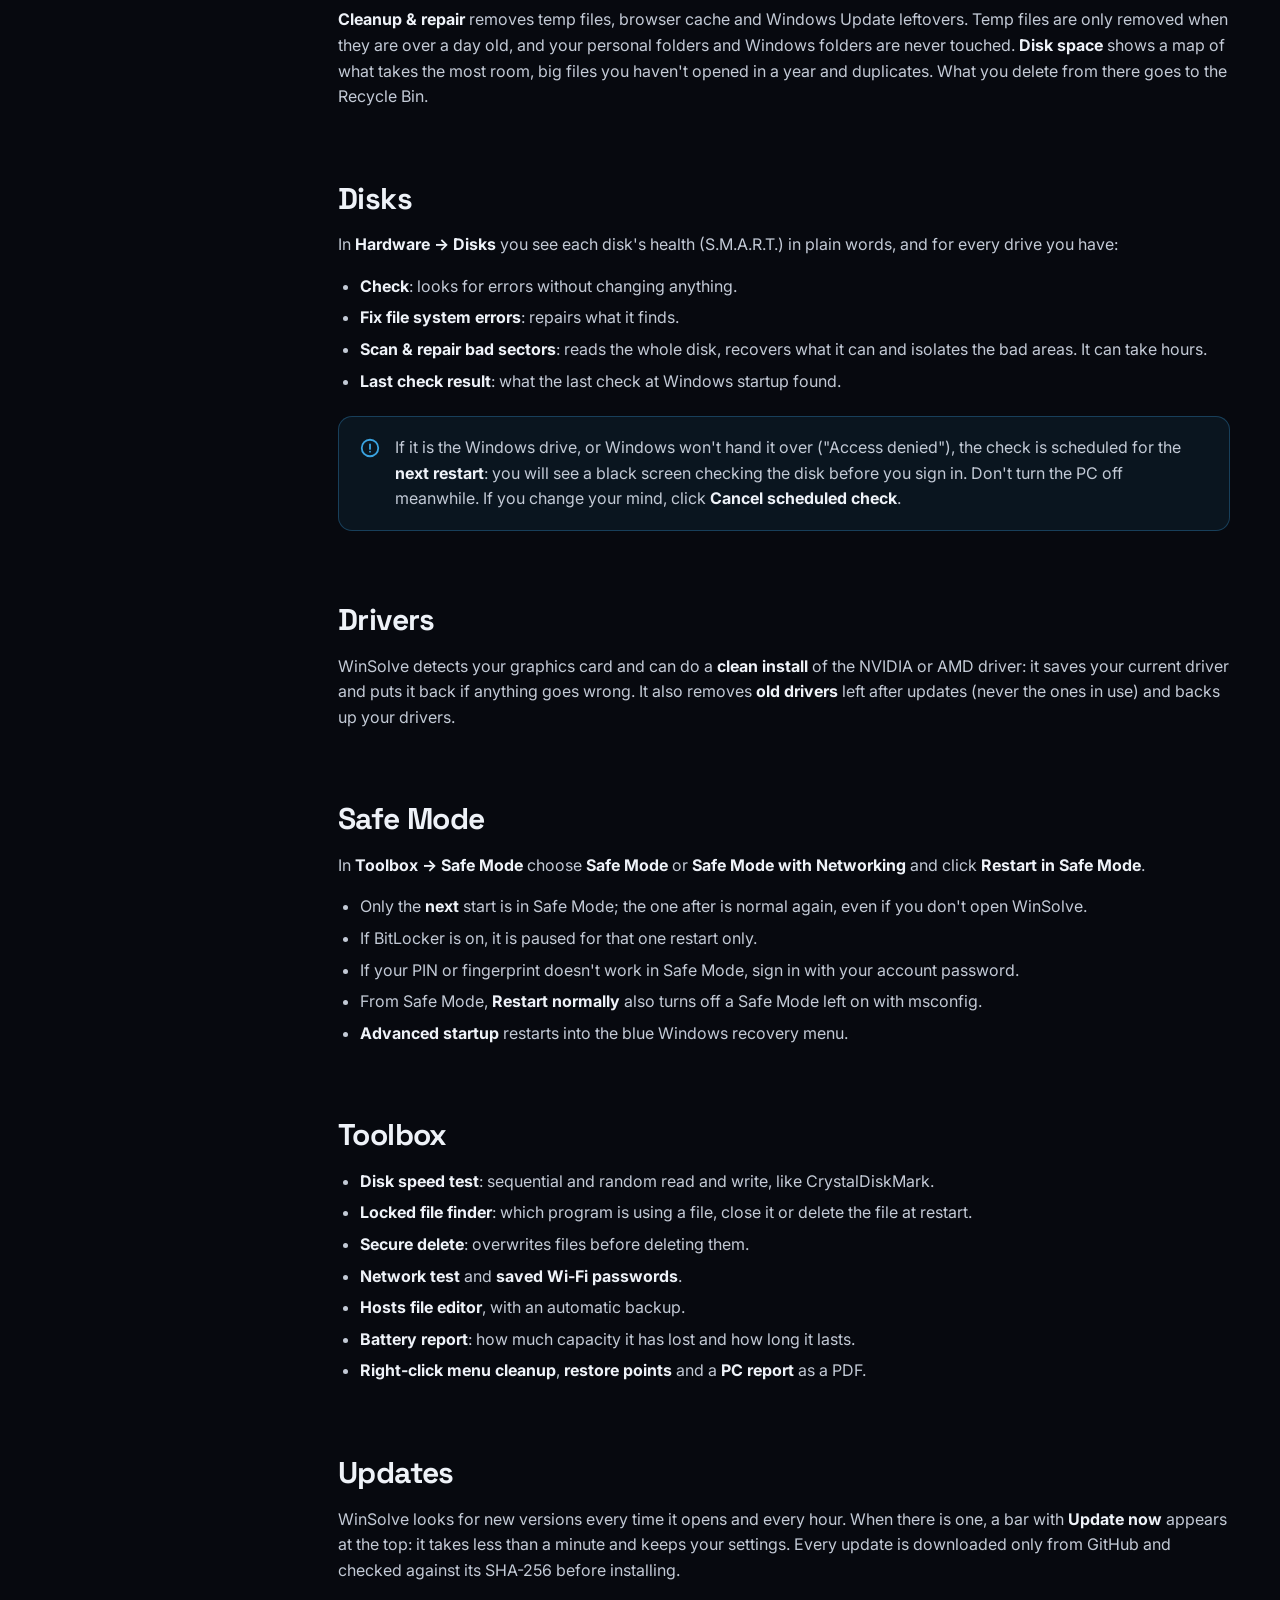
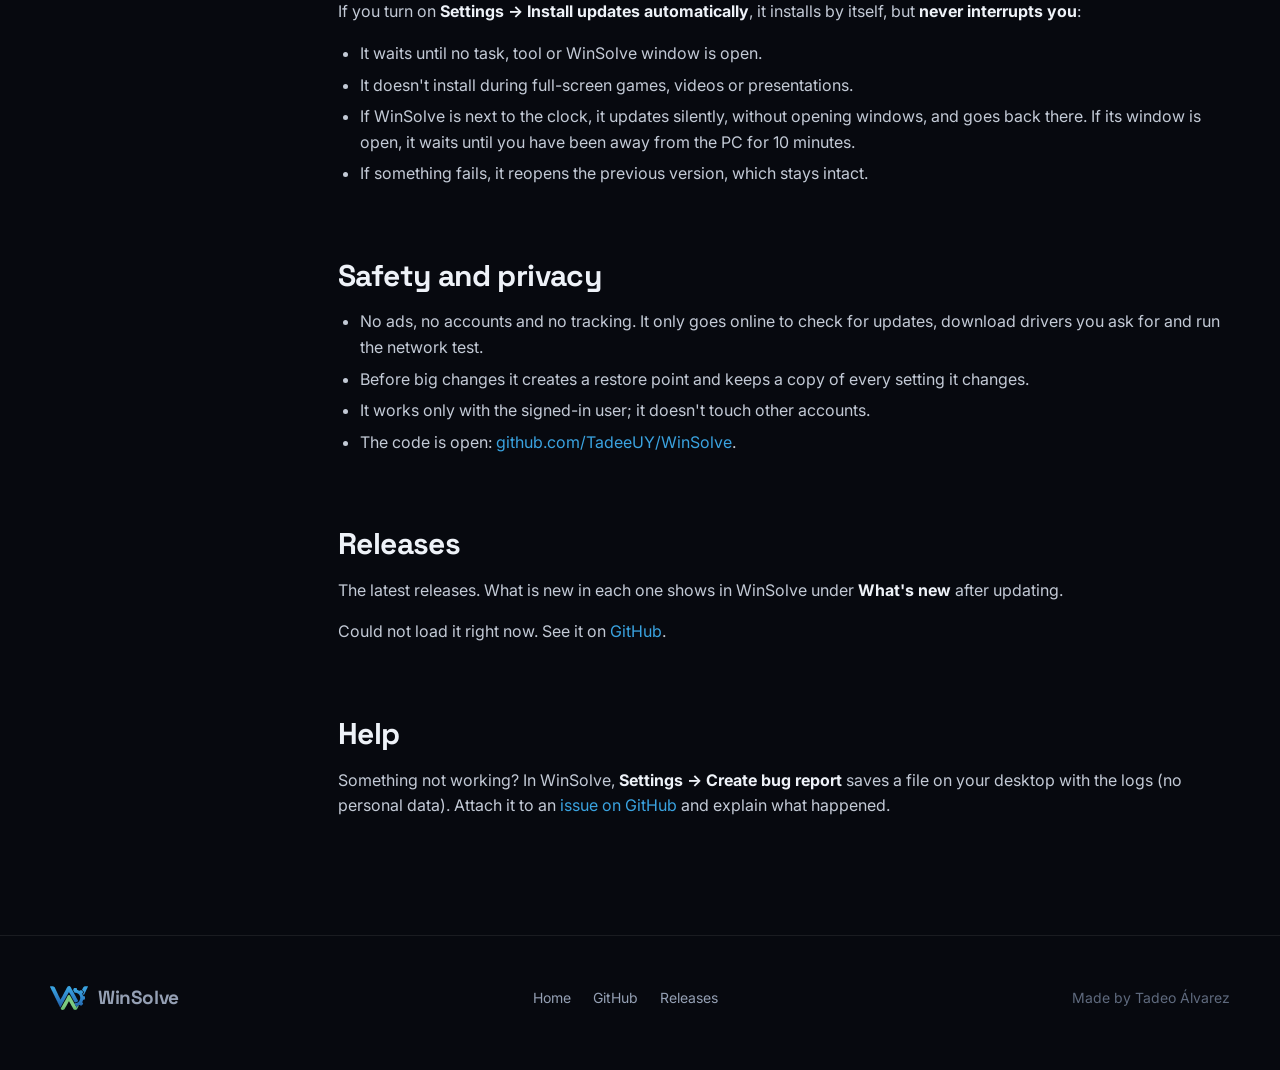
==== commit 27b18bf3: "Website: English version, ES/EN switch and smoother questions en/ and en/docs/ mirror the Spanish pa" ====
--- a/website/docs/index.html
+++ b/website/docs/index.html
@@ -7,6 +7,8 @@
   <meta name="description" content="Descarga WinSolve y aprende a usarlo: instalación, primeros pasos, limpieza, discos, drivers, modo seguro, actualizaciones y preguntas frecuentes.">
   <meta name="theme-color" content="#07090f">
   <link rel="icon" href="../favicon.ico">
+  <link rel="alternate" hreflang="es" href="./">
+  <link rel="alternate" hreflang="en" href="../en/docs/">
   <link rel="preconnect" href="https://fonts.googleapis.com">
   <link rel="preconnect" href="https://fonts.gstatic.com" crossorigin>
   <link href="https://fonts.googleapis.com/css2?family=Inter:wght@400;500;600;700&family=JetBrains+Mono:wght@500;600&family=Space+Grotesk:wght@500;600;700&display=swap" rel="stylesheet">
@@ -24,6 +26,7 @@
         <a class="keep active" href="./">Docs</a>
         <a href="https://github.com/TadeeUY/WinSolve">GitHub</a>
       </div>
+      <div class="lang" aria-label="Idioma"><a href="./" data-lang="es" aria-current="true">ES</a><a href="../en/docs/" data-lang="en">EN</a></div>
       <a class="btn primary cta" href="https://github.com/TadeeUY/WinSolve/releases/latest/download/WinSolveSetup.exe">Descargar</a>
     </div>
   </nav>
--- a/website/assets/site.css
+++ b/website/assets/site.css
@@ -86,6 +86,10 @@
 }
 .nav .links a:hover, .nav .links a.active { color: var(--text); background: rgba(255, 255, 255, 0.06); }
 .nav .cta { margin-left: 8px; }
+.lang { display: inline-flex; padding: 3px; border-radius: 999px; border: 1px solid var(--border); background: rgba(255, 255, 255, .03); font: 600 12.5px/1 var(--mono); }
+.lang a { padding: 7px 10px; border-radius: 999px; color: var(--dim); letter-spacing: .06em; transition: color .2s, background .2s; }
+.lang a:hover { color: var(--text); }
+.lang a[aria-current="true"] { background: rgba(255, 255, 255, .1); color: var(--text); }
 @media (max-width: 760px) {
   .nav .links a:not(.keep) { display: none; }
   .nav .cta { display: none; }
@@ -305,12 +309,26 @@
 
 /* FAQ */
 .faq { max-width: 820px; margin: 48px auto 0; display: grid; gap: 10px; }
-details { border: 1px solid var(--border); border-radius: 14px; background: var(--card); padding: 0 22px; transition: border-color .3s, background .3s; }
-details[open] { border-color: var(--border-hi); background: rgba(255, 255, 255, .05); }
-summary { cursor: pointer; list-style: none; padding: 20px 0; font-weight: 600; display: flex; justify-content: space-between; gap: 16px; }
+details { border: 1px solid var(--border); border-radius: 14px; background: var(--card); padding: 0 22px; overflow: hidden; transition: border-color .35s, background .35s, box-shadow .35s; }
+details:hover { border-color: var(--border-hi); }
+details.is-open { border-color: rgba(58, 163, 224, .35); background: rgba(255, 255, 255, .05); box-shadow: 0 18px 50px -30px rgba(58, 163, 224, .6); }
+summary { cursor: pointer; list-style: none; padding: 20px 0; font-weight: 600; display: flex; align-items: center; justify-content: space-between; gap: 16px; transition: color .25s; }
+summary:hover { color: #fff; }
+summary:focus-visible { outline: 2px solid var(--blue); outline-offset: 4px; border-radius: 6px; }
 summary::-webkit-details-marker { display: none; }
-summary::after { content: "+"; font: 400 24px/1 var(--font); color: var(--muted); transition: transform .3s; }
-details[open] summary::after { transform: rotate(45deg); }
+/* Plus that turns into a cross, drawn with two bars so it rotates cleanly. */
+summary::after {
+  content: ""; flex: none; width: 30px; height: 30px; border-radius: 50%;
+  background:
+    linear-gradient(currentColor, currentColor) center / 12px 2px no-repeat,
+    linear-gradient(currentColor, currentColor) center / 2px 12px no-repeat,
+    rgba(255, 255, 255, .06);
+  color: var(--muted);
+  transition: transform .45s cubic-bezier(.2, .8, .2, 1), background-color .3s, color .3s;
+}
+details.is-open summary::after { transform: rotate(135deg); color: #04121c; background-color: var(--blue); }
+details .acc { padding-bottom: 20px; }
+details .acc > * { margin: 0; color: var(--muted); }
 details p { margin: 0 0 20px; color: var(--muted); }
 
 /* Footer */
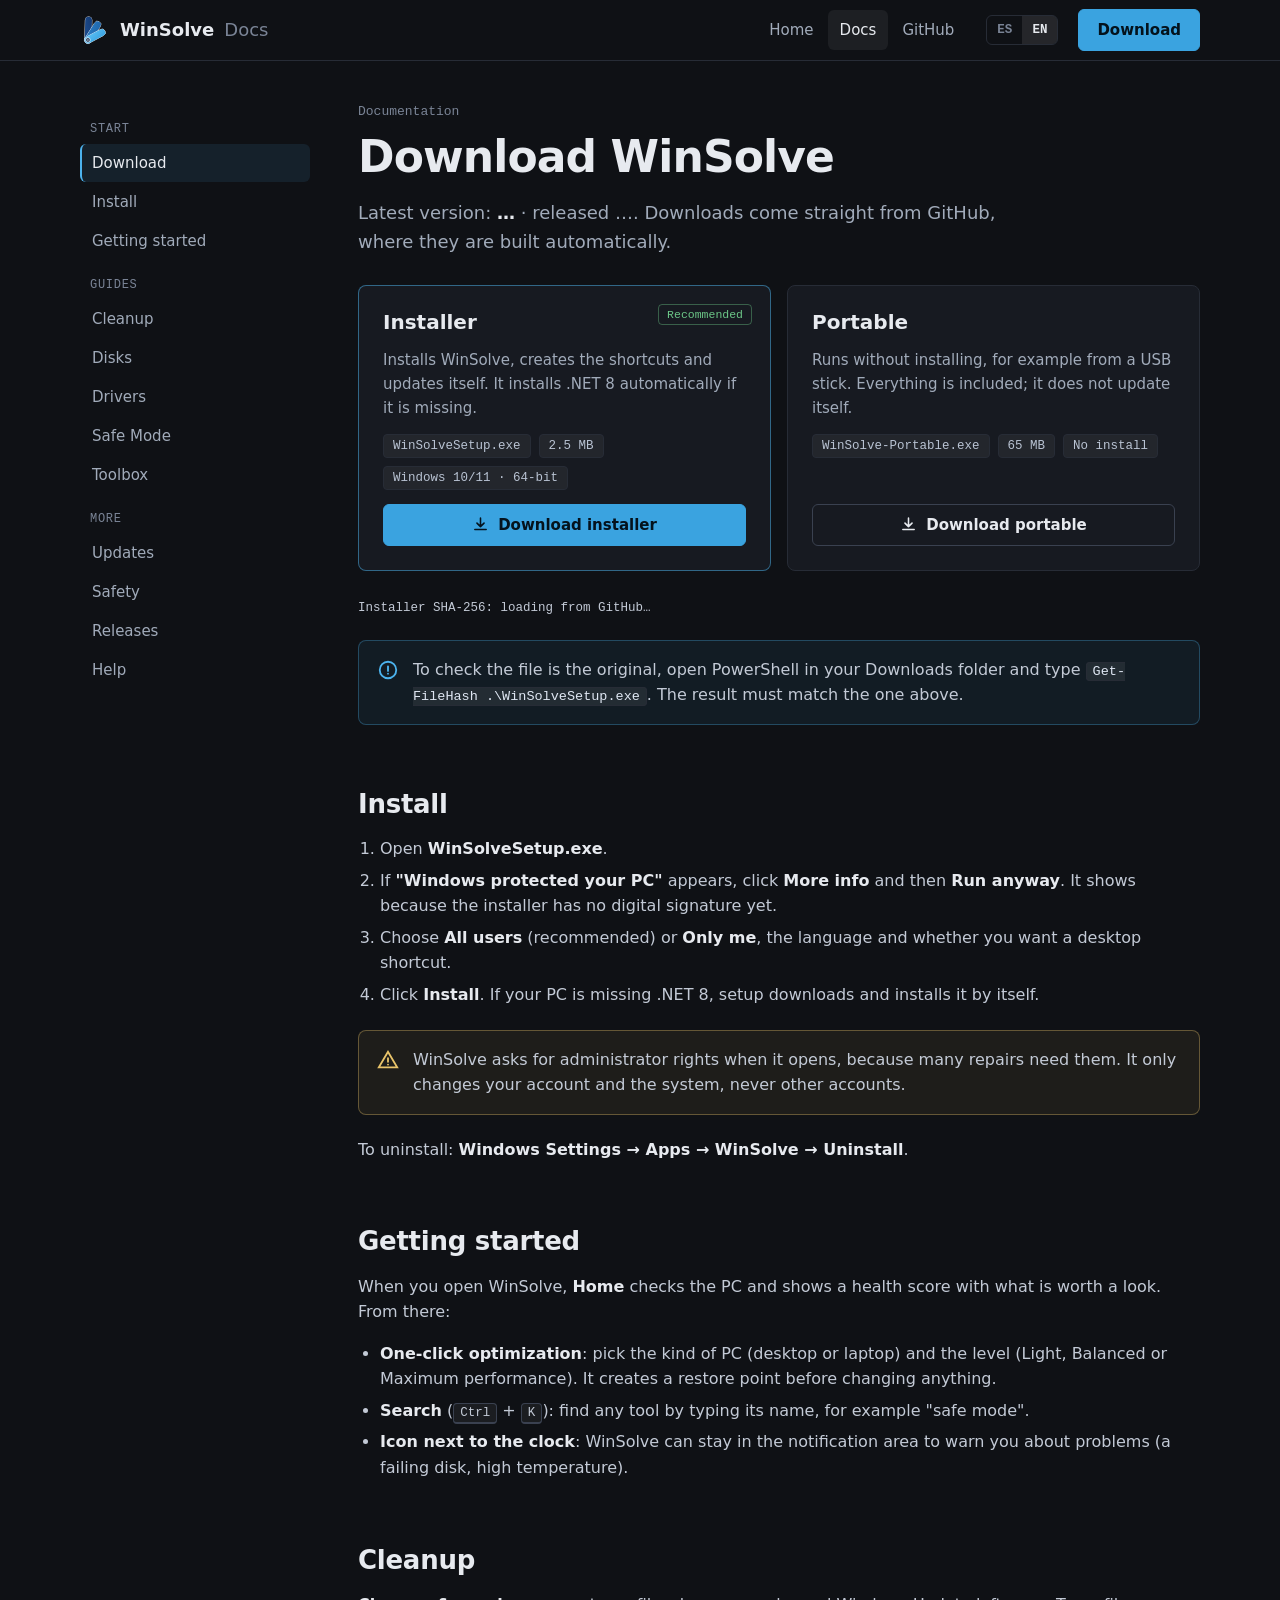
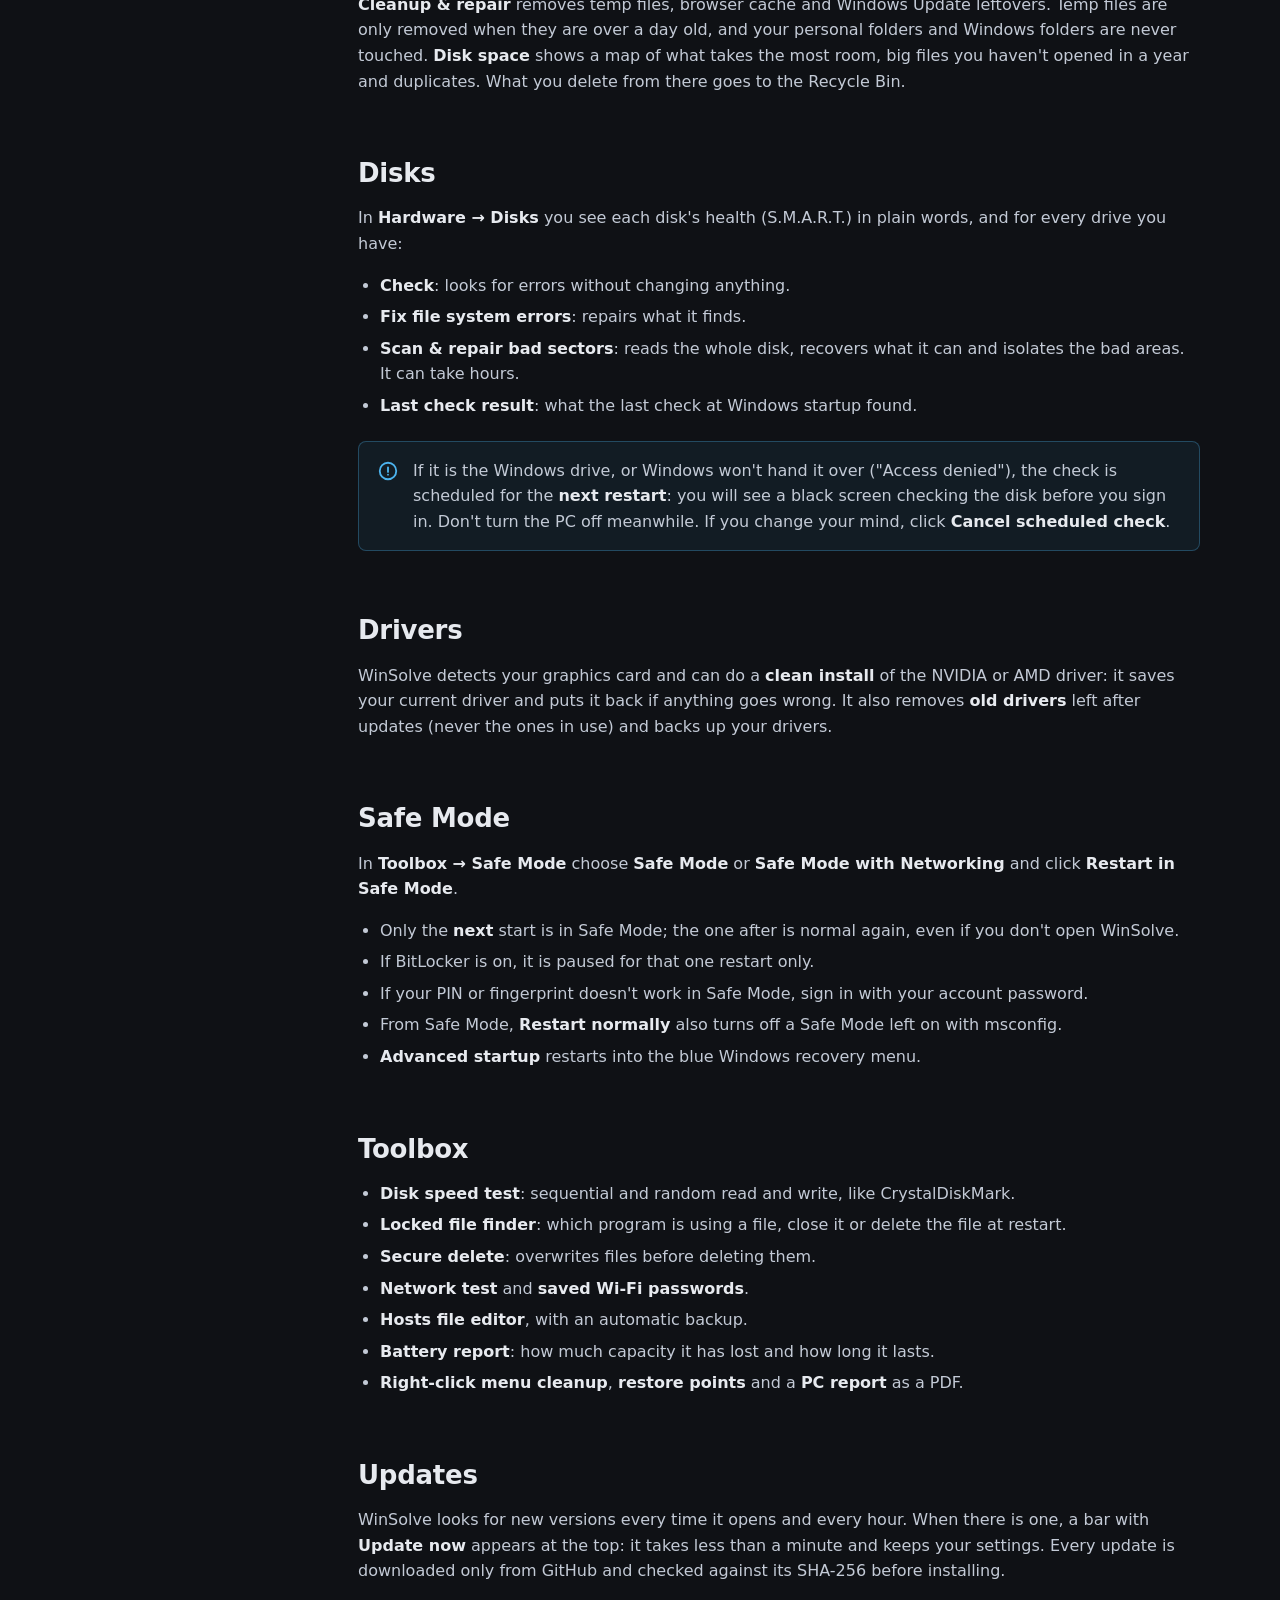
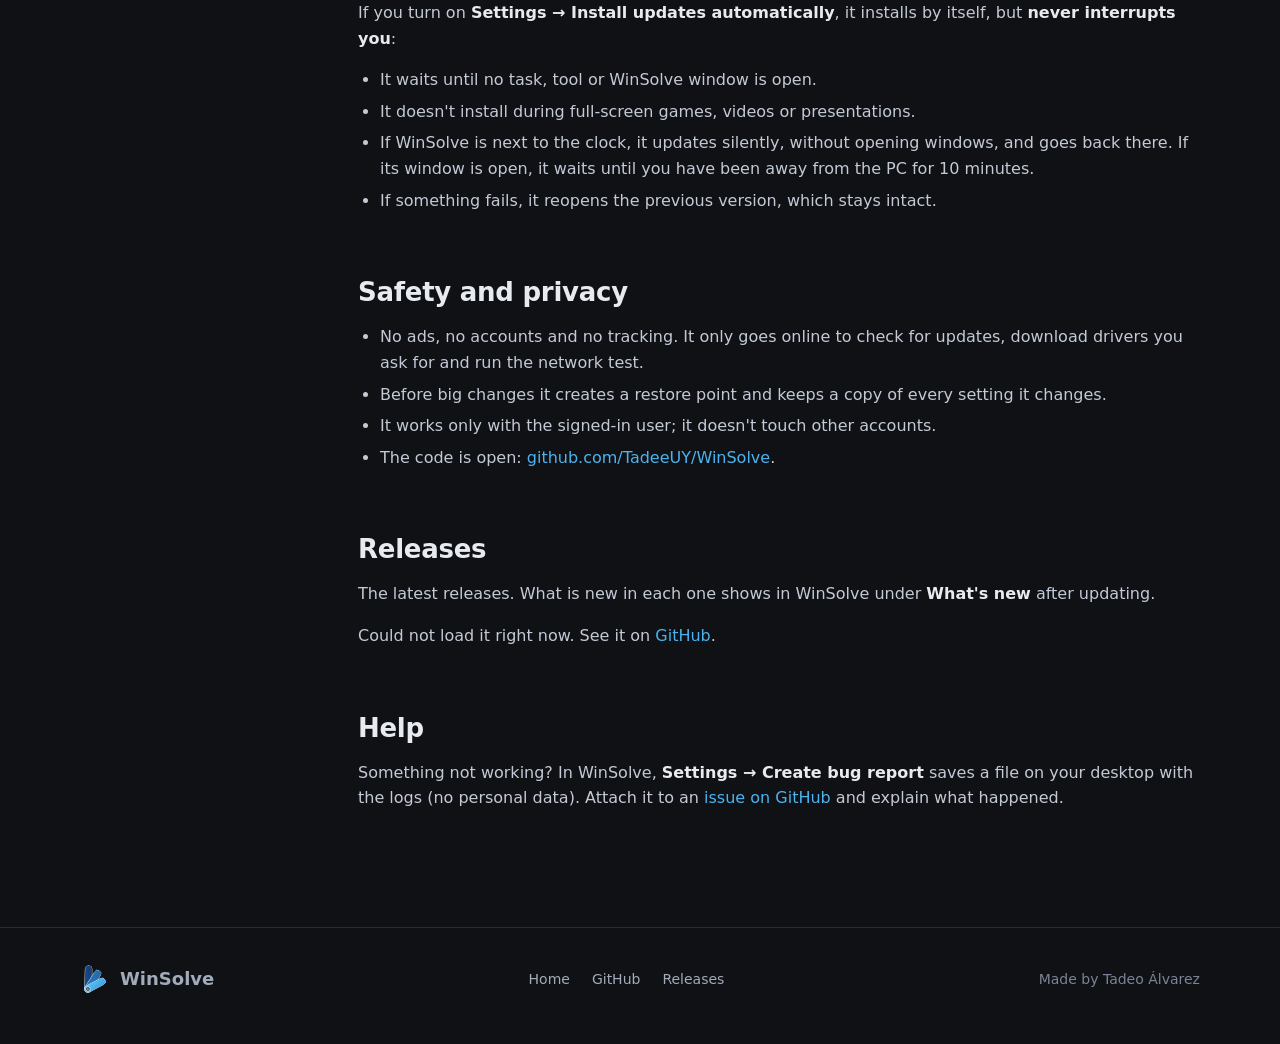
==== commit f303caec: "Redesign the website: flat, no effects, system fonts Drops the aurora background, gradient text, glo" ====
--- a/website/docs/index.html
+++ b/website/docs/index.html
@@ -5,18 +5,13 @@
   <meta name="viewport" content="width=device-width, initial-scale=1">
   <title>WinSolve Docs — Descarga y guía</title>
   <meta name="description" content="Descarga WinSolve y aprende a usarlo: instalación, primeros pasos, limpieza, discos, drivers, modo seguro, actualizaciones y preguntas frecuentes.">
-  <meta name="theme-color" content="#07090f">
+  <meta name="theme-color" content="#0f1115">
   <link rel="icon" href="../favicon.ico">
   <link rel="alternate" hreflang="es" href="./">
   <link rel="alternate" hreflang="en" href="../en/docs/">
-  <link rel="preconnect" href="https://fonts.googleapis.com">
-  <link rel="preconnect" href="https://fonts.gstatic.com" crossorigin>
-  <link href="https://fonts.googleapis.com/css2?family=Inter:wght@400;500;600;700&family=JetBrains+Mono:wght@500;600&family=Space+Grotesk:wght@500;600;700&display=swap" rel="stylesheet">
   <link rel="stylesheet" href="../assets/site.css">
 </head>
 <body>
-  <div class="progress" aria-hidden="true"></div>
-  <div class="bg" aria-hidden="true"><div class="blob b1"></div><div class="blob b2"></div><div class="grid"></div><div class="noise"></div></div>
 
   <nav class="nav">
     <div class="wrap">
@@ -28,6 +23,7 @@
       </div>
       <div class="lang" aria-label="Idioma"><a href="./" data-lang="es" aria-current="true">ES</a><a href="../en/docs/" data-lang="en">EN</a></div>
       <a class="btn primary cta" href="https://github.com/TadeeUY/WinSolve/releases/latest/download/WinSolveSetup.exe">Descargar</a>
+      <button class="menu-btn" type="button" aria-label="Menú" aria-expanded="false"><svg viewBox="0 0 24 24" fill="none" stroke="currentColor" stroke-width="2" stroke-linecap="round"><path d="M4 7h16M4 12h16M4 17h16"/></svg></button>
     </div>
   </nav>
 
--- a/website/assets/site.css
+++ b/website/assets/site.css
@@ -1,395 +1,221 @@
-/* WinSolve website: shared styles for the home page and the docs. */
+/* WinSolve website: shared styles for the home page and the docs.
+   Flat, system fonts, no external requests. */
 :root {
-  --bg: #07090f;
-  --bg-2: #0c1019;
-  --card: rgba(255, 255, 255, 0.035);
-  --card-solid: #111624;
-  --border: rgba(255, 255, 255, 0.08);
-  --border-hi: rgba(255, 255, 255, 0.16);
-  --text: #eef2f8;
-  --muted: #95a0b4;
-  --dim: #5f6a7e;
-  --blue: #3aa3e0;
-  --blue-2: #2b7cc3;
+  --bg: #0f1115;
+  --bg-2: #14171d;
+  --surface: #171a21;
+  --border: #272c36;
+  --border-hi: #3a4150;
+  --text: #e7eaef;
+  --muted: #a1abba;
+  --dim: #7a8496;
+  --blue: #4cb3ee;
+  --blue-2: #3aa3e0;
   --blue-3: #1e4f92;
-  --green: #7ccb80;
-  --green-2: #2a8a4a;
-  --warn: #f2c94c;
-  --grad: linear-gradient(120deg, #3aa3e0 0%, #5fbfd0 45%, #7ccb80 100%);
-  --radius: 18px;
-  --shadow: 0 30px 80px -30px rgba(0, 0, 0, 0.7);
-  --font: "Inter", system-ui, -apple-system, "Segoe UI", sans-serif;
-  --display: "Space Grotesk", "Inter", system-ui, sans-serif;
-  --mono: "JetBrains Mono", ui-monospace, Consolas, monospace;
+  --green: #6cc788;
+  --warn: #e9c46a;
+  --radius: 8px;
+  --font: "Segoe UI Variable Text", "Segoe UI", system-ui, -apple-system, "Helvetica Neue", Arial, sans-serif;
+  --display: "Segoe UI Variable Display", "Segoe UI", system-ui, -apple-system, "Helvetica Neue", Arial, sans-serif;
+  --mono: "Cascadia Mono", "Cascadia Code", Consolas, ui-monospace, "SF Mono", monospace;
 }
 
 * { box-sizing: border-box; }
 html { scroll-behavior: smooth; -webkit-text-size-adjust: 100%; }
-body {
-  margin: 0;
-  background: var(--bg);
-  color: var(--text);
-  font: 400 16px/1.6 var(--font);
-  overflow-x: hidden;
-  -webkit-font-smoothing: antialiased;
-}
-::selection { background: rgba(58, 163, 224, 0.35); }
+body { margin: 0; background: var(--bg); color: var(--text); font: 400 16px/1.6 var(--font); overflow-x: hidden; }
+::selection { background: rgba(76, 179, 238, .3); }
 a { color: inherit; text-decoration: none; }
 img, svg { display: block; max-width: 100%; }
-.wrap { width: min(1180px, 100% - 32px); margin-inline: auto; }
-
-/* ───────── Background: aurora + grid + noise ───────── */
-.bg { position: fixed; inset: 0; z-index: -1; overflow: hidden; pointer-events: none; }
-.bg .blob {
-  position: absolute; width: 60vmax; height: 60vmax; border-radius: 50%;
-  filter: blur(90px); opacity: 0.32; mix-blend-mode: screen;
-  animation: drift 26s ease-in-out infinite alternate;
-}
-.bg .b1 { background: radial-gradient(circle, #2b7cc3 0%, transparent 65%); top: -25vmax; left: -15vmax; }
-.bg .b2 { background: radial-gradient(circle, #2a8a4a 0%, transparent 65%); top: 10vmax; right: -25vmax; animation-duration: 32s; animation-delay: -8s; }
-.bg .b3 { background: radial-gradient(circle, #1e4f92 0%, transparent 65%); bottom: -35vmax; left: 20vmax; animation-duration: 38s; animation-delay: -16s; }
-@keyframes drift {
-  0% { transform: translate(0, 0) scale(1); }
-  50% { transform: translate(6vmax, 4vmax) scale(1.12); }
-  100% { transform: translate(-4vmax, 7vmax) scale(0.95); }
-}
-.bg .grid {
-  position: absolute; inset: 0;
-  background-image:
-    linear-gradient(rgba(255, 255, 255, 0.035) 1px, transparent 1px),
-    linear-gradient(90deg, rgba(255, 255, 255, 0.035) 1px, transparent 1px);
-  background-size: 64px 64px;
-  mask-image: radial-gradient(ellipse 80% 60% at 50% 0%, #000 30%, transparent 75%);
-  -webkit-mask-image: radial-gradient(ellipse 80% 60% at 50% 0%, #000 30%, transparent 75%);
-}
-.bg .noise {
-  position: absolute; inset: -50%; opacity: 0.05;
-  background-image: url("data:image/svg+xml;utf8,<svg xmlns='http://www.w3.org/2000/svg' width='160' height='160'><filter id='n'><feTurbulence type='fractalNoise' baseFrequency='0.9' numOctaves='3' stitchTiles='stitch'/></filter><rect width='100%' height='100%' filter='url(%23n)'/></svg>");
-}
+.wrap { width: min(1120px, 100% - 40px); margin-inline: auto; }
+:focus-visible { outline: 2px solid var(--blue); outline-offset: 3px; border-radius: 4px; }
 
 /* ───────── Nav ───────── */
-.nav {
-  position: sticky; top: 0; z-index: 50;
-  backdrop-filter: blur(14px) saturate(140%); -webkit-backdrop-filter: blur(14px) saturate(140%);
-  background: rgba(7, 9, 15, 0.55);
-  border-bottom: 1px solid transparent;
-  transition: border-color .3s, background .3s;
-}
-.nav.scrolled { border-bottom-color: var(--border); background: rgba(7, 9, 15, 0.78); }
-.nav .wrap { display: flex; align-items: center; gap: 24px; height: 68px; }
-.brand { display: flex; align-items: center; gap: 10px; font: 700 19px/1 var(--display); letter-spacing: -0.02em; }
-.brand img { width: 38px; height: auto; }
-.nav .links { display: flex; gap: 6px; margin-left: auto; }
-.nav .links a {
-  padding: 8px 14px; border-radius: 999px; color: var(--muted); font-size: 15px;
-  transition: color .2s, background .2s;
-}
-.nav .links a:hover, .nav .links a.active { color: var(--text); background: rgba(255, 255, 255, 0.06); }
-.nav .cta { margin-left: 8px; }
-.lang { display: inline-flex; padding: 3px; border-radius: 999px; border: 1px solid var(--border); background: rgba(255, 255, 255, .03); font: 600 12.5px/1 var(--mono); }
-.lang a { padding: 7px 10px; border-radius: 999px; color: var(--dim); letter-spacing: .06em; transition: color .2s, background .2s; }
+.nav { position: sticky; top: 0; z-index: 50; background: var(--bg); border-bottom: 1px solid var(--border); }
+.nav .wrap { display: flex; align-items: center; gap: 20px; height: 60px; }
+.brand { display: flex; align-items: center; gap: 10px; font: 600 18px/1 var(--display); }
+.brand img { width: 30px; height: auto; }
+.nav .links { display: flex; gap: 2px; margin-left: auto; }
+.nav .links a { padding: 8px 12px; border-radius: 6px; color: var(--muted); font-size: 15px; }
+.nav .links a:hover, .nav .links a.active { color: var(--text); background: rgba(255, 255, 255, .06); }
+.lang { display: inline-flex; border: 1px solid var(--border); border-radius: 6px; overflow: hidden; font: 600 12.5px/1 var(--mono); }
+.lang a { padding: 8px 10px; color: var(--dim); }
 .lang a:hover { color: var(--text); }
-.lang a[aria-current="true"] { background: rgba(255, 255, 255, .1); color: var(--text); }
+.lang a[aria-current="true"] { background: rgba(255, 255, 255, .09); color: var(--text); }
+.menu-btn { display: none; width: 38px; height: 38px; place-items: center; border-radius: 6px; border: 1px solid var(--border); background: transparent; color: var(--text); cursor: pointer; }
+.menu-btn svg { width: 20px; height: 20px; }
 @media (max-width: 760px) {
-  .nav .links a:not(.keep) { display: none; }
-  .nav .cta { display: none; }
+  .nav .wrap { gap: 10px; }
+  .menu-btn { display: inline-grid; }
+  .nav .lang { margin-left: auto; }
+  .lang a { padding: 8px; }
+  .nav .cta { padding: 9px 12px; font-size: 14px; }
+  .nav .links {
+    display: none; position: absolute; top: 100%; left: 0; right: 0; margin: 0; flex-direction: column; gap: 0;
+    padding: 6px 20px 14px; background: var(--bg); border-bottom: 1px solid var(--border);
+  }
+  .nav.open .links { display: flex; }
+  .nav .links a { padding: 13px 8px; font-size: 16px; }
 }
 
 /* ───────── Buttons ───────── */
 .btn {
-  --x: 50%; --y: 50%;
-  position: relative; display: inline-flex; align-items: center; justify-content: center; gap: 10px;
-  padding: 14px 22px; border-radius: 14px; font: 600 15px/1 var(--font);
-  border: 1px solid var(--border-hi); background: rgba(255, 255, 255, 0.04); color: var(--text);
-  cursor: pointer; overflow: hidden; isolation: isolate;
-  transition: transform .25s cubic-bezier(.2, .8, .2, 1), border-color .25s, box-shadow .25s, background .25s;
-}
-.btn:hover { border-color: rgba(255, 255, 255, 0.3); background: rgba(255, 255, 255, 0.07); }
-.btn svg { width: 18px; height: 18px; flex: none; }
-.btn.primary {
-  border: 0; color: #04121c;
-  background: var(--grad); background-size: 200% 100%;
-  box-shadow: 0 10px 40px -10px rgba(58, 163, 224, 0.65), inset 0 1px 0 rgba(255, 255, 255, 0.35);
-  animation: sheen 6s ease-in-out infinite;
-}
-.btn.primary::before {
-  content: ""; position: absolute; inset: 0; z-index: -1;
-  background: radial-gradient(160px circle at var(--x) var(--y), rgba(255, 255, 255, 0.45), transparent 60%);
-  opacity: 0; transition: opacity .3s;
-}
-.btn.primary:hover::before { opacity: 1; }
-.btn.primary:hover { box-shadow: 0 16px 60px -12px rgba(124, 203, 128, 0.7), inset 0 1px 0 rgba(255, 255, 255, 0.35); }
-.btn.big { padding: 18px 28px; font-size: 17px; border-radius: 16px; }
-@keyframes sheen { 0%, 100% { background-position: 0% 50%; } 50% { background-position: 100% 50%; } }
+  display: inline-flex; align-items: center; justify-content: center; gap: 9px;
+  padding: 11px 18px; border-radius: 6px; font: 600 15px/1.2 var(--font);
+  border: 1px solid var(--border-hi); background: transparent; color: var(--text); cursor: pointer;
+}
+.btn:hover { background: rgba(255, 255, 255, .06); border-color: #4a5365; }
+.btn svg { width: 17px; height: 17px; flex: none; }
+.btn.primary { background: var(--blue-2); border-color: var(--blue-2); color: #04121c; }
+.btn.primary:hover { background: var(--blue); border-color: var(--blue); }
+.btn.big { padding: 13px 22px; font-size: 16px; }
 .btn small { font-weight: 500; opacity: .75; font-size: 13px; }
 
 /* ───────── Hero ───────── */
-.hero { position: relative; padding: 96px 0 40px; text-align: center; }
-.badge {
-  display: inline-flex; align-items: center; gap: 10px; padding: 7px 14px 7px 8px;
-  border: 1px solid var(--border); border-radius: 999px; background: rgba(255, 255, 255, 0.04);
-  color: var(--muted); font-size: 14px;
-}
-.badge .dot { position: relative; width: 22px; height: 22px; display: grid; place-items: center; border-radius: 50%; background: rgba(124, 203, 128, .15); }
-.badge .dot::after { content: ""; width: 8px; height: 8px; border-radius: 50%; background: var(--green); box-shadow: 0 0 0 0 rgba(124, 203, 128, .7); animation: ping 2s infinite; }
-@keyframes ping { 0% { box-shadow: 0 0 0 0 rgba(124, 203, 128, .6); } 80%, 100% { box-shadow: 0 0 0 10px rgba(124, 203, 128, 0); } }
-.badge b { color: var(--text); font-weight: 600; }
-.hero h1 {
-  margin: 26px auto 18px; max-width: 14ch;
-  font: 700 clamp(44px, 8.4vw, 96px)/0.98 var(--display); letter-spacing: -0.045em;
-}
-.hero h1 .grad {
-  background: var(--grad); background-size: 200% 100%; -webkit-background-clip: text; background-clip: text; color: transparent;
-  animation: sheen 8s ease-in-out infinite;
-}
-.rotator { display: inline-grid; vertical-align: bottom; color: var(--text); font-weight: 600; }
-.rotator span { grid-area: 1 / 1; opacity: 0; transform: translateY(40%) rotateX(-60deg); filter: blur(6px); transition: all .7s cubic-bezier(.2, .8, .2, 1); }
-.rotator span.on { opacity: 1; transform: none; filter: none; }
-.rotator span.off { opacity: 0; transform: translateY(-40%) rotateX(60deg); filter: blur(6px); }
-.hero p.lead { max-width: 640px; margin: 0 auto; color: var(--muted); font-size: clamp(17px, 2.2vw, 20px); }
-.hero .actions { display: flex; flex-wrap: wrap; justify-content: center; gap: 12px; margin-top: 34px; }
-.hero .meta { margin-top: 18px; color: var(--dim); font-size: 14px; display: flex; flex-wrap: wrap; justify-content: center; gap: 6px 18px; }
-.hero .meta span { display: inline-flex; align-items: center; gap: 6px; }
-.hero .meta svg { width: 15px; height: 15px; color: var(--green); }
-
-/* Split letters (hero title) */
-.split .ch { display: inline-block; opacity: 0; transform: translateY(0.5em); filter: blur(8px); animation: rise .9s cubic-bezier(.2, .8, .2, 1) forwards; }
-.split .grad.ch { animation: rise .9s cubic-bezier(.2, .8, .2, 1) forwards, sheen 8s ease-in-out infinite; }
-@keyframes rise { to { opacity: 1; transform: none; filter: none; } }
-
-/* ───────── App mockup ───────── */
-.stage { perspective: 1600px; margin: 64px auto 0; max-width: 1040px; }
-.window {
-  position: relative; border-radius: 16px; overflow: hidden;
-  background: #1c1c1f; border: 1px solid rgba(255, 255, 255, 0.1);
-  box-shadow: 0 60px 120px -40px rgba(0, 0, 0, .85), 0 0 0 1px rgba(0, 0, 0, .4), 0 0 120px -20px rgba(58, 163, 224, .35);
-  transform: rotateX(16deg) scale(.94); transform-origin: 50% 0;
-  transition: transform .2s linear;
-  text-align: left; font-size: 13px;
-}
-.window::after {
-  content: ""; position: absolute; inset: 0; pointer-events: none;
-  background: linear-gradient(115deg, rgba(255, 255, 255, .07), transparent 35%);
-}
-.titlebar { height: 34px; display: flex; align-items: center; gap: 10px; padding: 0 12px; color: #9aa; font-size: 12px; border-bottom: 1px solid rgba(255, 255, 255, .05); }
-.titlebar img { width: 18px; }
+.hero { padding: 72px 0 80px; border-bottom: 1px solid var(--border); }
+.hero .wrap { display: grid; grid-template-columns: minmax(0, 5fr) minmax(0, 7fr); gap: 56px; align-items: center; }
+.hero h1 { margin: 0 0 20px; font: 600 clamp(32px, 4.2vw, 46px)/1.12 var(--display); letter-spacing: -0.02em; text-wrap: balance; }
+.hero p.lead { margin: 0; color: var(--muted); font-size: 18px; max-width: 34em; }
+.hero .actions { display: flex; flex-wrap: wrap; align-items: center; gap: 10px 14px; margin-top: 30px; }
+.hero .facts { margin: 16px 0 0; color: var(--dim); font: 13.5px/1.5 var(--mono); }
+.hero .note { margin: 14px 0 0; max-width: 32em; color: var(--dim); font-size: 14px; line-height: 1.55; }
+.hero .note b { color: var(--muted); font-weight: 600; }
+.link { color: var(--blue); text-decoration: underline; text-underline-offset: 3px; text-decoration-thickness: 1px; }
+.link:hover { color: #8fd2f7; }
+@media (max-width: 980px) { .hero .wrap { grid-template-columns: 1fr; gap: 44px; } .hero { padding: 48px 0 56px; } }
+
+/* ───────── App window (hero) ───────── */
+.window { border-radius: 10px; overflow: hidden; background: #1f1f22; border: 1px solid #34363d; box-shadow: 0 24px 60px -24px rgba(0, 0, 0, .8); text-align: left; font-size: 13px; }
+.titlebar { height: 34px; display: flex; align-items: center; gap: 10px; padding: 0 12px; color: #9aa3b0; font-size: 12px; background: #1a1a1d; border-bottom: 1px solid rgba(255, 255, 255, .05); }
+.titlebar img { width: 17px; }
 .titlebar .ctl { margin-left: auto; display: flex; gap: 18px; color: #777; }
-.app { display: grid; grid-template-columns: 210px 1fr; min-height: 470px; }
-.side { background: #1a1a1d; padding: 14px 10px; border-right: 1px solid rgba(255, 255, 255, .04); }
+.app { display: grid; grid-template-columns: 196px 1fr; }
+.side { background: #1a1a1d; padding: 12px 8px; border-right: 1px solid rgba(255, 255, 255, .04); }
 .side .grp { color: #6f7480; font-size: 10.5px; letter-spacing: .08em; margin: 14px 10px 6px; }
-.side .it { display: flex; align-items: center; gap: 10px; padding: 7px 10px; border-radius: 7px; color: #cfd3da; position: relative; }
-.side .it i { width: 14px; height: 14px; border-radius: 4px; background: rgba(255, 255, 255, .12); flex: none; }
+.side .it { display: flex; align-items: center; gap: 10px; padding: 7px 10px; border-radius: 6px; color: #cfd3da; position: relative; white-space: nowrap; }
+.side .it i { width: 16px; height: 16px; flex: none; display: grid; place-items: center; color: #8d9db4; }
+.side .it svg { width: 16px; height: 16px; fill: none; stroke: currentColor; stroke-width: 2; stroke-linecap: round; stroke-linejoin: round; }
 .side .it.on { background: rgba(255, 255, 255, .06); }
+.side .it.on i { color: var(--blue); }
 .side .it.on::before { content: ""; position: absolute; left: 0; top: 8px; bottom: 8px; width: 3px; border-radius: 3px; background: var(--blue); }
-.main { padding: 22px 26px; background: #202023; }
-.main h4 { margin: 0; font: 600 22px/1.2 var(--font); color: #fff; }
-.main .sub { color: #8b909a; margin: 4px 0 18px; }
-.health { display: grid; grid-template-columns: 170px 1fr; gap: 22px; align-items: center; padding: 18px; border-radius: 12px; background: #2a2a2e; border: 1px solid rgba(255, 255, 255, .05); }
-.ring { position: relative; width: 150px; height: 150px; }
-.ring svg { transform: rotate(-90deg); }
+.main { padding: 20px 22px; background: #202023; }
+.main h4 { margin: 0; font: 600 21px/1.2 var(--font); color: #fff; }
+.main .sub { color: #8b909a; margin: 4px 0 16px; }
+.health { display: grid; grid-template-columns: 130px 1fr; gap: 16px; align-items: center; padding: 16px; border-radius: 8px; background: #2a2a2e; border: 1px solid rgba(255, 255, 255, .05); }
+.ring { position: relative; width: 130px; height: 130px; }
+.ring svg { transform: rotate(-90deg); width: 130px; height: 130px; }
 .ring .track { stroke: rgba(255, 255, 255, .08); }
-.ring .val { stroke: url(#rg); stroke-linecap: round; stroke-dasharray: 380; stroke-dashoffset: 380; transition: stroke-dashoffset 2.2s cubic-bezier(.2, .8, .2, 1); }
+.ring .val { stroke: var(--green); stroke-linecap: round; stroke-dasharray: 377; stroke-dashoffset: 23; }
 .ring .num { position: absolute; inset: 0; display: grid; place-items: center; text-align: center; }
-.ring .num b { display: block; font: 700 38px/1 var(--display); color: #fff; }
+.ring .num b { display: block; font: 600 34px/1 var(--font); color: #fff; }
 .ring .num small { color: #8b909a; font-size: 11px; }
-.checks { display: grid; gap: 9px; }
-.check { display: grid; grid-template-columns: 18px 1fr auto; gap: 10px; align-items: center; color: #d6d9df; opacity: .35; transition: opacity .4s; }
-.check.done { opacity: 1; }
-.check .st { width: 16px; height: 16px; border-radius: 50%; border: 2px solid #555; transition: all .3s; }
-.check.done .st { border-color: var(--green); background: var(--green); box-shadow: inset 0 0 0 3px #2a2a2e; }
+.checks { display: grid; gap: 8px; }
+.check { display: grid; grid-template-columns: 18px 1fr auto; gap: 8px; align-items: center; color: #d6d9df; font-size: 12.5px; }
+.check .st { width: 16px; height: 16px; border-radius: 50%; border-color: var(--green); background: var(--green); box-shadow: inset 0 0 0 3px #2a2a2e; }
 .check .tag { font-size: 11px; color: #8b909a; }
-.tiles { display: grid; grid-template-columns: repeat(4, 1fr); gap: 10px; margin-top: 14px; }
-.tile { padding: 14px; border-radius: 10px; background: #2a2a2e; border: 1px solid rgba(255, 255, 255, .05); }
-.tile b { display: block; color: #fff; font-size: 13px; }
-.tile span { color: #8b909a; font-size: 11.5px; }
-.tile .bar { height: 4px; border-radius: 4px; background: rgba(255, 255, 255, .08); margin-top: 10px; overflow: hidden; }
-.tile .bar i { display: block; height: 100%; width: 0; background: var(--grad); transition: width 1.8s cubic-bezier(.2, .8, .2, 1); }
+.issues { margin-top: 12px; padding: 10px 16px; border-radius: 8px; background: #2a2a2e; border: 1px solid rgba(255, 255, 255, .05); }
+.issues .is-t { color: #8b909a; font-size: 11px; letter-spacing: .06em; text-transform: uppercase; margin-bottom: 4px; }
+.issues .is-r { display: flex; align-items: center; justify-content: space-between; gap: 12px; padding: 6px 0; color: #d6d9df; border-top: 1px solid rgba(255, 255, 255, .05); }
+.issues .is-r:first-of-type { border-top: 0; }
+.issues .is-r em { font-style: normal; font-weight: 600; font-size: 12px; color: #04121c; background: var(--blue-2); padding: 4px 12px; border-radius: 4px; }
 @media (max-width: 820px) {
   .app { grid-template-columns: 1fr; }
   .side { display: none; }
   .health { grid-template-columns: 1fr; justify-items: center; }
-  .tiles { grid-template-columns: repeat(2, 1fr); }
 }
 
 /* ───────── Sections ───────── */
-section { position: relative; padding: 110px 0; }
-.eyebrow { display: inline-block; font: 600 13px/1 var(--mono); letter-spacing: .12em; text-transform: uppercase; color: var(--blue); margin-bottom: 16px; }
-.h2 { font: 700 clamp(34px, 5vw, 56px)/1.04 var(--display); letter-spacing: -0.035em; margin: 0 0 18px; max-width: 18ch; }
-.h2 .grad { background: var(--grad); -webkit-background-clip: text; background-clip: text; color: transparent; }
-.sec-lead { color: var(--muted); font-size: 18px; max-width: 620px; margin: 0; }
-.center { text-align: center; }
-.center .h2, .center .sec-lead { margin-inline: auto; }
-
-/* Feature bento */
-.bento { display: grid; grid-template-columns: repeat(6, 1fr); gap: 16px; margin-top: 56px; }
-.card {
-  --mx: 50%; --my: 50%;
-  position: relative; padding: 28px; border-radius: var(--radius);
-  background: var(--card); border: 1px solid var(--border);
-  overflow: hidden; isolation: isolate;
-  transition: border-color .3s, transform .4s cubic-bezier(.2, .8, .2, 1);
-}
-.card::before {
-  content: ""; position: absolute; inset: 0; z-index: -1; opacity: 0; transition: opacity .35s;
-  background: radial-gradient(420px circle at var(--mx) var(--my), rgba(58, 163, 224, .14), transparent 45%);
-}
-.card::after {
-  content: ""; position: absolute; inset: 0; border-radius: inherit; padding: 1px; z-index: -1; opacity: 0; transition: opacity .35s;
-  background: radial-gradient(300px circle at var(--mx) var(--my), rgba(124, 203, 128, .55), transparent 45%);
-  -webkit-mask: linear-gradient(#000 0 0) content-box, linear-gradient(#000 0 0); -webkit-mask-composite: xor; mask-composite: exclude;
-}
-.card:hover::before, .card:hover::after { opacity: 1; }
-.card:hover { transform: translateY(-4px); }
-.card .ico {
-  width: 46px; height: 46px; border-radius: 13px; display: grid; place-items: center; margin-bottom: 18px;
-  background: linear-gradient(140deg, rgba(58, 163, 224, .22), rgba(124, 203, 128, .12));
-  border: 1px solid rgba(255, 255, 255, .08); color: #bfe6ff;
-}
-.card .ico svg { width: 22px; height: 22px; }
-.card h3 { margin: 0 0 8px; font: 600 20px/1.25 var(--display); letter-spacing: -0.01em; }
-.card p { margin: 0; color: var(--muted); font-size: 15.5px; }
-.c2 { grid-column: span 2; } .c3 { grid-column: span 3; } .c4 { grid-column: span 4; } .c6 { grid-column: span 6; }
-@media (max-width: 900px) { .c2, .c3, .c4 { grid-column: span 3; } }
-@media (max-width: 620px) { .bento { grid-template-columns: 1fr; } .c2, .c3, .c4, .c6 { grid-column: auto; } }
-
-/* Visual inside big cards */
-.viz { margin-top: 22px; height: 150px; position: relative; }
-.bars { display: flex; align-items: flex-end; gap: 6px; height: 100%; }
-.bars i { flex: 1; height: 100%; border-radius: 6px 6px 2px 2px; background: linear-gradient(to top, rgba(58, 163, 224, .25), rgba(124, 203, 128, .8)); transform-origin: bottom; transform: scaleY(.1); transition: transform 1.2s cubic-bezier(.2, .8, .2, 1); }
-.in .bars i { transform: scaleY(var(--h)); }
-.treemap { display: grid; grid-template-columns: 3fr 2fr 1.4fr; grid-template-rows: 1fr 1fr; gap: 5px; height: 100%; }
-.treemap i { border-radius: 7px; opacity: 0; transform: scale(.85); transition: all .7s cubic-bezier(.2, .8, .2, 1); }
-.in .treemap i { opacity: 1; transform: none; }
-.treemap i:nth-child(1) { grid-row: span 2; background: rgba(58, 163, 224, .55); }
-.treemap i:nth-child(2) { background: rgba(124, 203, 128, .5); transition-delay: .1s; }
-.treemap i:nth-child(3) { background: rgba(43, 124, 195, .45); transition-delay: .2s; }
-.treemap i:nth-child(4) { background: rgba(42, 138, 74, .5); transition-delay: .3s; }
-.treemap i:nth-child(5) { background: rgba(95, 191, 208, .45); transition-delay: .4s; }
-.term { font: 13px/1.7 var(--mono); color: #b9c3d3; background: rgba(0, 0, 0, .35); border: 1px solid var(--border); border-radius: 12px; padding: 14px 16px; height: 100%; overflow: hidden; }
-.term .ok { color: var(--green); }
-.term .dim { color: var(--dim); }
-.term .cursor { display: inline-block; width: 8px; height: 15px; background: var(--blue); vertical-align: -2px; animation: blink 1s steps(1) infinite; }
-@keyframes blink { 50% { opacity: 0; } }
-
-/* Marquee */
-.marquee { --gap: 14px; display: flex; overflow: hidden; gap: var(--gap); mask-image: linear-gradient(90deg, transparent, #000 12%, #000 88%, transparent); -webkit-mask-image: linear-gradient(90deg, transparent, #000 12%, #000 88%, transparent); margin-top: 48px; }
-.marquee .track { display: flex; gap: var(--gap); flex: none; animation: scroll 40s linear infinite; }
-.marquee.rev .track { animation-direction: reverse; animation-duration: 46s; }
-.marquee:hover .track { animation-play-state: paused; }
-@keyframes scroll { to { transform: translateX(calc(-100% - var(--gap))); } }
-.chip { display: inline-flex; align-items: center; gap: 10px; padding: 12px 18px; border-radius: 999px; background: var(--card); border: 1px solid var(--border); color: #d5dbe6; white-space: nowrap; font-size: 15px; }
-.chip i { width: 8px; height: 8px; border-radius: 50%; background: var(--grad); }
-
-/* Stats */
-.stats { display: grid; grid-template-columns: repeat(4, 1fr); gap: 16px; margin-top: 56px; }
-.stat { padding: 26px; border-radius: var(--radius); background: var(--card); border: 1px solid var(--border); }
-.stat b { display: block; font: 700 clamp(36px, 5vw, 52px)/1 var(--display); letter-spacing: -0.03em; background: var(--grad); -webkit-background-clip: text; background-clip: text; color: transparent; }
-.stat span { color: var(--muted); font-size: 15px; }
-@media (max-width: 760px) { .stats { grid-template-columns: repeat(2, 1fr); } }
-
-/* Safety timeline */
-.steps { display: grid; grid-template-columns: repeat(3, 1fr); gap: 16px; margin-top: 56px; counter-reset: s; }
-.step { position: relative; padding: 28px; border-radius: var(--radius); background: var(--card); border: 1px solid var(--border); }
-.step::before { counter-increment: s; content: "0" counter(s); font: 600 14px/1 var(--mono); color: var(--blue); }
-.step h3 { margin: 14px 0 8px; font: 600 20px/1.25 var(--display); }
-.step p { margin: 0; color: var(--muted); font-size: 15.5px; }
-@media (max-width: 820px) { .steps { grid-template-columns: 1fr; } }
-
-/* CTA */
-.cta-box {
-  position: relative; overflow: hidden; border-radius: 28px; padding: clamp(40px, 7vw, 80px);
-  text-align: center; border: 1px solid var(--border-hi);
-  background: radial-gradient(120% 140% at 50% 0%, rgba(58, 163, 224, .22), transparent 60%), var(--bg-2);
-}
-.cta-box .orb { position: absolute; width: 420px; height: 420px; border-radius: 50%; filter: blur(70px); opacity: .5; background: conic-gradient(from 0deg, #3aa3e0, #7ccb80, #1e4f92, #3aa3e0); animation: spin 14s linear infinite; left: 50%; top: 100%; transform: translate(-50%, -50%); }
-@keyframes spin { to { transform: translate(-50%, -50%) rotate(360deg); } }
-.cta-box > * { position: relative; }
-.cta-box img.logo { width: 120px; margin: 0 auto 24px; filter: drop-shadow(0 20px 40px rgba(58, 163, 224, .45)); animation: float 6s ease-in-out infinite; }
-@keyframes float { 50% { transform: translateY(-10px); } }
+section { padding: 84px 0; border-bottom: 1px solid var(--border); }
+section:last-of-type { border-bottom: 0; }
+.h2 { margin: 0 0 12px; font: 600 clamp(26px, 3.2vw, 34px)/1.2 var(--display); letter-spacing: -0.015em; }
+.sec-lead { margin: 0; color: var(--muted); font-size: 17px; max-width: 38em; }
+.eyebrow { display: block; font: 500 13px/1 var(--mono); color: var(--dim); margin-bottom: 14px; }
+.split { display: grid; grid-template-columns: minmax(0, 4fr) minmax(0, 8fr); gap: 56px; }
+.split > header { position: sticky; top: 92px; align-self: start; }
+@media (max-width: 900px) { .split { grid-template-columns: 1fr; gap: 32px; } .split > header { position: static; } section { padding: 56px 0; } }
+
+/* What it does: plain rows, no boxes */
+.rows { margin: 0; }
+.rows .row { display: grid; grid-template-columns: minmax(0, 200px) minmax(0, 1fr); gap: 8px 32px; padding: 22px 0; border-top: 1px solid var(--border); }
+.rows .row:first-child { border-top: 0; padding-top: 0; }
+.rows dt { font: 600 16px/1.4 var(--font); color: var(--text); }
+.rows dd { margin: 0; color: var(--muted); }
+@media (max-width: 640px) { .rows .row { grid-template-columns: 1fr; } }
+
+/* Safety: two columns of short paragraphs */
+.pairs { display: grid; grid-template-columns: 1fr 1fr; gap: 0 48px; }
+.pairs div { padding: 20px 0; border-top: 1px solid var(--border); }
+.pairs h3 { margin: 0 0 6px; font: 600 16px/1.4 var(--font); }
+.pairs p { margin: 0; color: var(--muted); }
+@media (max-width: 760px) { .pairs { grid-template-columns: 1fr; } }
+
+/* Download */
+.get { border: 1px solid var(--border); border-radius: var(--radius); background: var(--surface); }
+.get .item { display: grid; grid-template-columns: minmax(0, 1fr) auto; gap: 12px 24px; align-items: center; padding: 20px 22px; border-top: 1px solid var(--border); }
+.get .item:first-child { border-top: 0; }
+.get .item b { font: 600 16px/1.3 var(--mono); }
+.get .item p { margin: 4px 0 0; color: var(--muted); font-size: 15px; }
+.get .tag { font: 500 11.5px/1 var(--mono); color: var(--green); border: 1px solid rgba(108, 199, 136, .4); padding: 3px 7px; border-radius: 4px; margin-left: 8px; vertical-align: 2px; }
+@media (max-width: 640px) { .get .item { grid-template-columns: 1fr; } }
+.fine { margin: 18px 0 0; color: var(--dim); font-size: 14.5px; }
 
 /* FAQ */
-.faq { max-width: 820px; margin: 48px auto 0; display: grid; gap: 10px; }
-details { border: 1px solid var(--border); border-radius: 14px; background: var(--card); padding: 0 22px; overflow: hidden; transition: border-color .35s, background .35s, box-shadow .35s; }
-details:hover { border-color: var(--border-hi); }
-details.is-open { border-color: rgba(58, 163, 224, .35); background: rgba(255, 255, 255, .05); box-shadow: 0 18px 50px -30px rgba(58, 163, 224, .6); }
-summary { cursor: pointer; list-style: none; padding: 20px 0; font-weight: 600; display: flex; align-items: center; justify-content: space-between; gap: 16px; transition: color .25s; }
+.faq { max-width: 760px; }
+details { border-top: 1px solid var(--border); }
+details:last-child { border-bottom: 1px solid var(--border); }
+summary { cursor: pointer; list-style: none; padding: 18px 0; font-weight: 600; display: flex; justify-content: space-between; gap: 16px; }
+summary::-webkit-details-marker { display: none; }
+summary::after { content: "+"; flex: none; color: var(--dim); font: 400 22px/1 var(--mono); }
+details[open] summary::after { content: "−"; }
 summary:hover { color: #fff; }
-summary:focus-visible { outline: 2px solid var(--blue); outline-offset: 4px; border-radius: 6px; }
-summary::-webkit-details-marker { display: none; }
-/* Plus that turns into a cross, drawn with two bars so it rotates cleanly. */
-summary::after {
-  content: ""; flex: none; width: 30px; height: 30px; border-radius: 50%;
-  background:
-    linear-gradient(currentColor, currentColor) center / 12px 2px no-repeat,
-    linear-gradient(currentColor, currentColor) center / 2px 12px no-repeat,
-    rgba(255, 255, 255, .06);
-  color: var(--muted);
-  transition: transform .45s cubic-bezier(.2, .8, .2, 1), background-color .3s, color .3s;
-}
-details.is-open summary::after { transform: rotate(135deg); color: #04121c; background-color: var(--blue); }
-details .acc { padding-bottom: 20px; }
-details .acc > * { margin: 0; color: var(--muted); }
-details p { margin: 0 0 20px; color: var(--muted); }
+details p { margin: 0 0 18px; color: var(--muted); max-width: 44em; }
 
 /* Footer */
-footer { padding: 50px 0 60px; border-top: 1px solid var(--border); color: var(--dim); font-size: 14px; }
-footer .wrap { display: flex; flex-wrap: wrap; gap: 16px 32px; align-items: center; justify-content: space-between; }
+footer { padding: 36px 0 48px; border-top: 1px solid var(--border); color: var(--dim); font-size: 14px; }
+footer .wrap { display: flex; flex-wrap: wrap; gap: 14px 32px; align-items: center; justify-content: space-between; }
 footer a { color: var(--muted); }
 footer a:hover { color: var(--text); }
 footer .fl { display: flex; gap: 22px; flex-wrap: wrap; }
 
-/* Reveal on scroll */
-.reveal { opacity: 0; transform: translateY(28px); filter: blur(6px); transition: opacity .9s cubic-bezier(.2, .8, .2, 1), transform .9s cubic-bezier(.2, .8, .2, 1), filter .9s; transition-delay: var(--d, 0s); }
-.reveal.in { opacity: 1; transform: none; filter: none; }
-
-/* Scroll progress */
-.progress { position: fixed; top: 0; left: 0; height: 2px; width: 100%; z-index: 60; background: var(--grad); transform-origin: 0 50%; transform: scaleX(0); }
-
 /* ───────── Docs ───────── */
-.docs { display: grid; grid-template-columns: 240px minmax(0, 1fr); gap: 48px; padding: 48px 0 100px; }
-.toc { position: sticky; top: 92px; align-self: start; display: grid; gap: 2px; }
-.toc .t { font: 600 12px/1 var(--mono); letter-spacing: .1em; text-transform: uppercase; color: var(--dim); margin: 18px 12px 8px; }
-.toc a { padding: 8px 12px; border-radius: 9px; color: var(--muted); font-size: 15px; border-left: 2px solid transparent; transition: all .2s; }
+.docs { display: grid; grid-template-columns: 230px minmax(0, 1fr); gap: 48px; padding: 44px 0 100px; }
+.toc { position: sticky; top: 84px; align-self: start; display: grid; gap: 1px; }
+.toc .t { font: 500 12px/1 var(--mono); letter-spacing: .06em; text-transform: uppercase; color: var(--dim); margin: 18px 10px 8px; }
+.toc a { padding: 7px 10px; border-radius: 6px; color: var(--muted); font-size: 15px; border-left: 2px solid transparent; }
 .toc a:hover { color: var(--text); background: rgba(255, 255, 255, .04); }
-.toc a.active { color: var(--text); background: rgba(58, 163, 224, .1); border-left-color: var(--blue); }
+.toc a.active { color: var(--text); background: rgba(76, 179, 238, .1); border-left-color: var(--blue); }
 @media (max-width: 900px) { .docs { grid-template-columns: 1fr; } .toc { position: static; grid-auto-flow: column; overflow-x: auto; padding-bottom: 6px; } .toc .t { display: none; } .toc a { white-space: nowrap; } }
-.doc h1 { font: 700 clamp(36px, 5vw, 54px)/1.05 var(--display); letter-spacing: -0.035em; margin: 0 0 14px; }
-.doc h2 { font: 700 30px/1.15 var(--display); letter-spacing: -0.02em; margin: 72px 0 14px; scroll-margin-top: 90px; }
-.doc h3 { font: 600 19px/1.3 var(--display); margin: 32px 0 8px; }
+.doc h1 { font: 600 clamp(32px, 4vw, 44px)/1.12 var(--display); letter-spacing: -0.02em; margin: 0 0 14px; }
+.doc h2 { font: 600 26px/1.2 var(--display); letter-spacing: -0.01em; margin: 64px 0 14px; scroll-margin-top: 80px; }
+.doc h3 { font: 600 18px/1.3 var(--font); margin: 30px 0 8px; }
 .doc p, .doc li { color: #c3cad6; }
 .doc ul, .doc ol { padding-left: 22px; }
 .doc li { margin: 6px 0; }
-.doc code { font: 13.5px var(--mono); background: rgba(255, 255, 255, .07); border: 1px solid var(--border); border-radius: 6px; padding: 2px 6px; color: #dfe7f3; overflow-wrap: anywhere; }
+.doc code { font: 13.5px var(--mono); background: rgba(255, 255, 255, .07); border: 1px solid var(--border); border-radius: 4px; padding: 1px 6px; color: #dfe7f3; overflow-wrap: anywhere; }
 .doc b, .doc strong { color: var(--text); }
-.callout { display: flex; gap: 14px; padding: 18px 20px; border-radius: 14px; margin: 22px 0; border: 1px solid rgba(58, 163, 224, .3); background: rgba(58, 163, 224, .08); }
-.callout.warn { border-color: rgba(242, 201, 76, .3); background: rgba(242, 201, 76, .07); }
+.doc a:not(.btn) { color: var(--blue); }
+.callout { display: flex; gap: 14px; padding: 16px 18px; border-radius: var(--radius); margin: 22px 0; border: 1px solid rgba(76, 179, 238, .3); background: rgba(76, 179, 238, .07); }
+.callout.warn { border-color: rgba(233, 196, 106, .35); background: rgba(233, 196, 106, .07); }
 .callout svg { width: 22px; height: 22px; flex: none; color: var(--blue); margin-top: 2px; }
 .callout.warn svg { color: var(--warn); }
 .callout p { margin: 0; }
 
 .dl-grid { display: grid; grid-template-columns: 1fr 1fr; gap: 16px; margin: 28px 0; }
 @media (max-width: 700px) { .dl-grid { grid-template-columns: 1fr; } }
-.dl { position: relative; padding: 26px; border-radius: var(--radius); border: 1px solid var(--border); background: var(--card); display: flex; flex-direction: column; gap: 14px; overflow: hidden; }
-.dl.rec { border-color: rgba(58, 163, 224, .45); background: linear-gradient(160deg, rgba(58, 163, 224, .12), rgba(124, 203, 128, .05) 60%, transparent); }
-.dl .rec-tag { position: absolute; top: 18px; right: 18px; font: 600 11px/1 var(--mono); letter-spacing: .08em; text-transform: uppercase; padding: 6px 10px; border-radius: 999px; background: rgba(124, 203, 128, .15); color: var(--green); }
-.dl h3 { margin: 0; font: 600 22px/1.2 var(--display); }
+.dl { position: relative; padding: 24px; border-radius: var(--radius); border: 1px solid var(--border); background: var(--surface); display: flex; flex-direction: column; gap: 14px; }
+.dl.rec { border-color: rgba(76, 179, 238, .5); }
+.dl .rec-tag { position: absolute; top: 18px; right: 18px; font: 500 11.5px/1 var(--mono); padding: 4px 8px; border-radius: 4px; border: 1px solid rgba(108, 199, 136, .4); color: var(--green); }
+.dl h3 { margin: 0; font: 600 20px/1.2 var(--font); }
 .dl p { margin: 0; color: var(--muted); font-size: 15px; }
 .dl .facts { display: flex; flex-wrap: wrap; gap: 8px; }
-.dl .facts span { font: 12.5px var(--mono); color: #b9c3d3; padding: 5px 10px; border-radius: 8px; background: rgba(255, 255, 255, .05); border: 1px solid var(--border); }
+.dl .facts span { font: 12.5px var(--mono); color: #b9c3d3; padding: 4px 9px; border-radius: 4px; background: rgba(255, 255, 255, .05); border: 1px solid var(--border); }
 .dl .btn { margin-top: auto; }
 .hash { font: 12.5px/1.5 var(--mono); color: var(--dim); word-break: break-all; }
 
-.release { border: 1px solid var(--border); border-radius: 14px; padding: 20px 22px; margin: 12px 0; background: var(--card); }
+.release { border: 1px solid var(--border); border-radius: var(--radius); padding: 16px 20px; margin: 10px 0; background: var(--surface); }
 .release header { display: flex; flex-wrap: wrap; align-items: baseline; gap: 6px 14px; }
-.release header b { font: 600 18px var(--display); }
+.release header b { font: 600 17px var(--font); }
 .release header span { color: var(--dim); font-size: 14px; }
 .release ul { margin: 10px 0 0; }
-.skeleton { height: 18px; border-radius: 6px; background: linear-gradient(90deg, rgba(255,255,255,.04), rgba(255,255,255,.09), rgba(255,255,255,.04)); background-size: 200% 100%; animation: sk 1.4s infinite; margin: 8px 0; }
-@keyframes sk { to { background-position: -200% 0; } }
-
-kbd { font: 12.5px var(--mono); padding: 2px 7px; border-radius: 6px; border: 1px solid var(--border-hi); border-bottom-width: 2px; background: rgba(255, 255, 255, .05); }
-
-@media (prefers-reduced-motion: reduce) {
-  *, *::before, *::after { animation-duration: .001s !important; animation-iteration-count: 1 !important; transition-duration: .001s !important; scroll-behavior: auto !important; }
-  .reveal { opacity: 1; transform: none; filter: none; }
-}
+.skeleton { height: 16px; border-radius: 4px; background: rgba(255, 255, 255, .06); margin: 8px 0; }
+
+kbd { font: 12.5px var(--mono); padding: 2px 6px; border-radius: 4px; border: 1px solid var(--border-hi); border-bottom-width: 2px; background: rgba(255, 255, 255, .05); }
